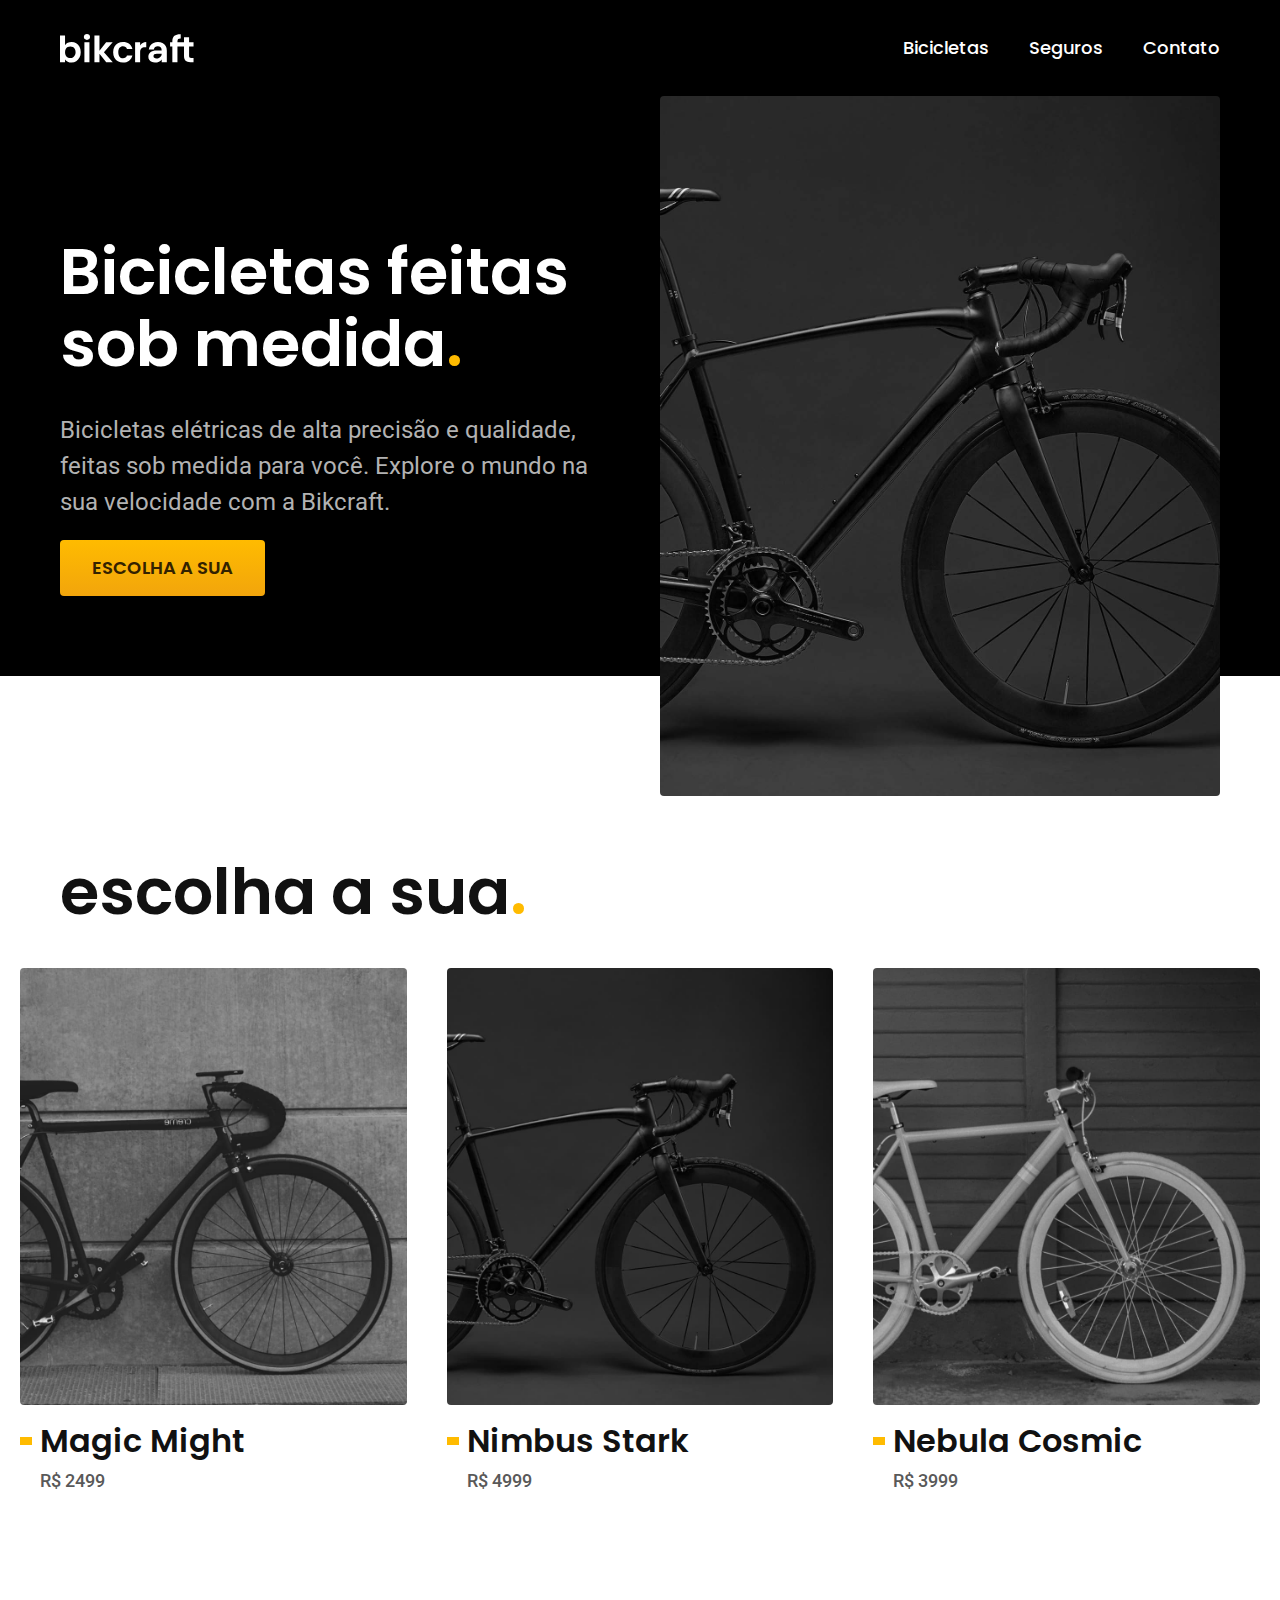
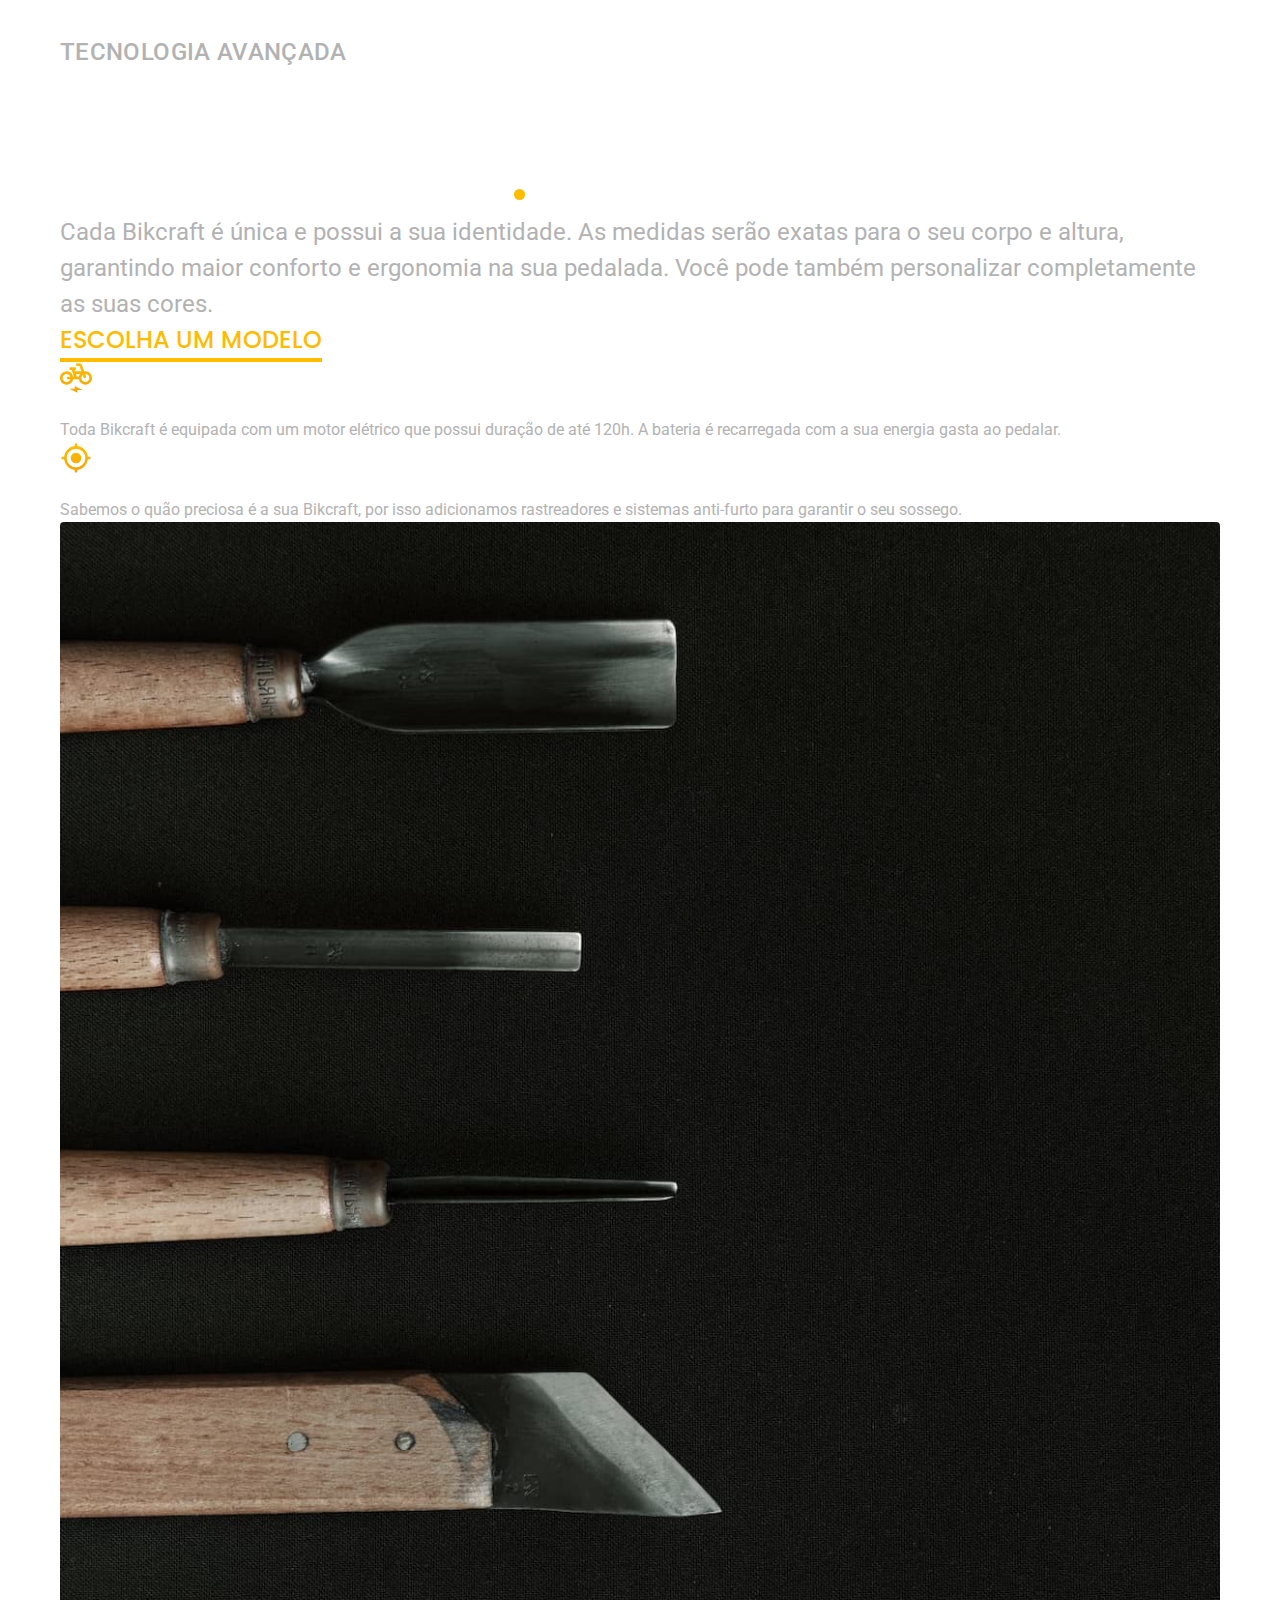
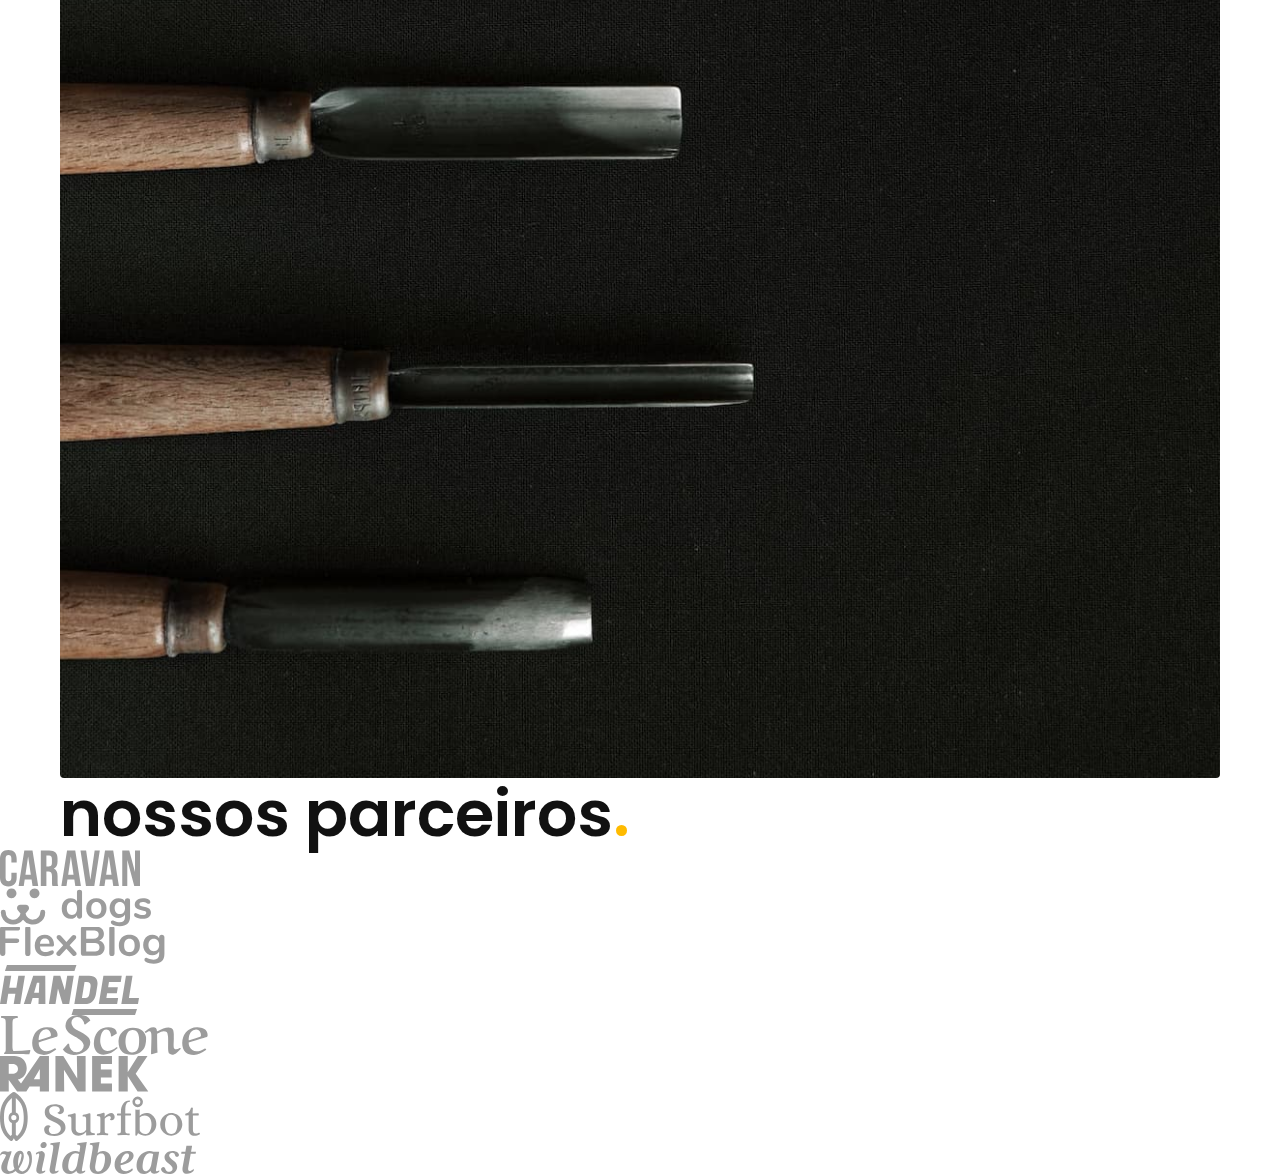
==== index.html @ bc776eab "Parceiros" ====
<!DOCTYPE html>
<html lang="pt-br">
  <head>
    <meta charset="UTF-8" />
    <meta http-equiv="X-UA-Compatible" content="IE=edge" />
    <meta name="viewport" content="width=device-width, initial-scale=1.0" />
    <title>Bikcraft - Bicicletas Elétricas</title>
    <meta
      name="description"
      content="Bicicletas elétricas de alta precisão e qualidade, feitas sob medida para você. Explore o mundo na sua velocidade com a Bikcraft."
    />

    <style>
      @import url('https://fonts.googleapis.com/css2?family=Fira+Sans:wght@300;400;500&family=Poppins:wght@400;600&family=Roboto:wght@400;500&display=swap');
    </style>
    <link rel="stylesheet" href="./css/style.css" />
  </head>
  <body>
    <header class="header-bg">
      <div class="header container">
        <a href="./"> <img src="./img/bikcraft.svg" alt="Bikcraft" /></a>

        <nav>
          <ul class="header-menu font-1-m cor-0">
            <li><a href="./bicicletas.html">Bicicletas</a></li>
            <li><a href="./seguros.html">Seguros</a></li>
            <li><a href="./contato.html">Contato</a></li>
          </ul>
        </nav>
      </div>
    </header>

    <main class="introducao-bg">
      <div class="introducao container">
        <div class="introducao-conteudo">
          <h1 class="font-1-xxl cor-0">
            Bicicletas feitas sob medida<span class="cor-p1">.</span>
          </h1>
          <p class="font-2-l cor-5">
            Bicicletas elétricas de alta precisão e qualidade, feitas sob medida
            para você. Explore o mundo na sua velocidade com a Bikcraft.
          </p>
          <a class="botao" href="./bicicletas.html">Escolha a sua</a>
        </div>
        <div>
          <img src="./img/fotos/introducao.jpg" alt="Bicicleta elétrica" />
        </div>
      </div>
    </main>
    <article class="bicicletas-lista">
      <h2 class="container font-1-xxl">
        escolha a sua<span class="cor-p1">.</span>
      </h2>
      <ul>
        <li>
          <a href="./bicicletas/magic.html">
            <img src="./img/bicicletas/magic-home.jpg" alt="Bicicleta Preta" />
            <h3 class="font-1-xl">Magic Might</h3>
            <span class="font-2-m cor-8">R$ 2499</span>
          </a>
        </li>
        <li>
          <a href="./bicicletas/nimbus.html">
            <img src="./img/bicicletas/nimbus-home.jpg" alt="Bicicleta Preta" />
            <h3 class="font-1-xl">Nimbus Stark</h3>
            <span class="font-2-m cor-8">R$ 4999</span>
          </a>
        </li>
        <li>
          <a href="./bicicletas/nebula.html">
            <img
              src="./img/bicicletas/nebula-home.jpg"
              nalt="Bicicleta Branca"
            />
            <h3 class="font-1-xl">Nebula Cosmic</h3>
            <span class="font-2-m cor-8">R$ 3999</span>
          </a>
        </li>
      </ul>
    </article>
    <article class="tecnologia-bg">
      <div class="tecnologia container">
        <div class="tecnologia-conteudo">
          <span class="font-2-l-b cor-5">Tecnologia avançada</span>
          <h2 class="font-1-xxl cor-0">
            você escolhe as suas cores e componentes<span class="cor-p1"
              >.</span
            >
          </h2>
          <p class="font-2-l cor-5">
            Cada Bikcraft é única e possui a sua identidade. As medidas serão
            exatas para o seu corpo e altura, garantindo maior conforto e
            ergonomia na sua pedalada. Você pode também personalizar
            completamente as suas cores.
          </p>
          <a class="link" href="./bicicletas.html">Escolha um Modelo</a>
          <div class="tecnologia-vantagens">
            <div>
              <img src="./img/icones/eletrica.svg" alt="" />
              <h3 class="font-1-m cor-0">Motor Elétrico</h3>
              <p class="font-2-s cor-5">
                Toda Bikcraft é equipada com um motor elétrico que possui
                duração de até 120h. A bateria é recarregada com a sua energia
                gasta ao pedalar.
              </p>
            </div>
            <div>
              <img src="./img/icones/rastreador.svg" alt="" />
              <h3 class="font-1-m cor-0">Rastreador</h3>
              <p class="font-2-s cor-5">
                Sabemos o quão preciosa é a sua Bikcraft, por isso adicionamos
                rastreadores e sistemas anti-furto para garantir o seu sossego.
              </p>
            </div>
          </div>
        </div>
        <div class="tecnologia-imagem">
          <img src="./img/fotos/tecnologia.jpg" alt="" />
        </div>
      </div>
    </article>
    <section class="parceiros">
      <h2 class="container font-1-xxl">
        nossos parceiros<span class="cor-p1">.</span>
      </h2>
      <ul>
        <li><img src="./img/parceiros/caravan.svg" alt="" /></li>
        <li><img src="./img/parceiros/dogs.svg" alt="dogs" /></li>
        <li><img src="./img/parceiros/flexblog.svg" alt="flexblog" /></li>
        <li><img src="./img/parceiros/handel.svg" alt="" /></li>
        <li><img src="./img/parceiros/lescone.svg" alt="lescone" /></li>
        <li><img src="./img/parceiros/ranek.svg" alt="ranek" /></li>
        <li><img src="./img/parceiros/surfbot.svg" alt="surfbot" /></li>
        <li><img src="./img/parceiros/wildbeast.svg" alt="wildbeast" /></li>
      </ul>
    </section>
  </body>
</html>
---- css/style.css ----
@import './global/global.css';
@import './utilidades/tipografia.css';
@import './utilidades/cores.css';

@import './global/header.css';

/* Utilidades */
@import './utilidades/componentes.css';

/**** Home ****/
@import './home/introducao.css';
@import './home/tecnologia.css';
@import './home/parceiros.css';

/*** Lista Bicicletas ***/
@import './bicicletas/bicicletas-lista.css';
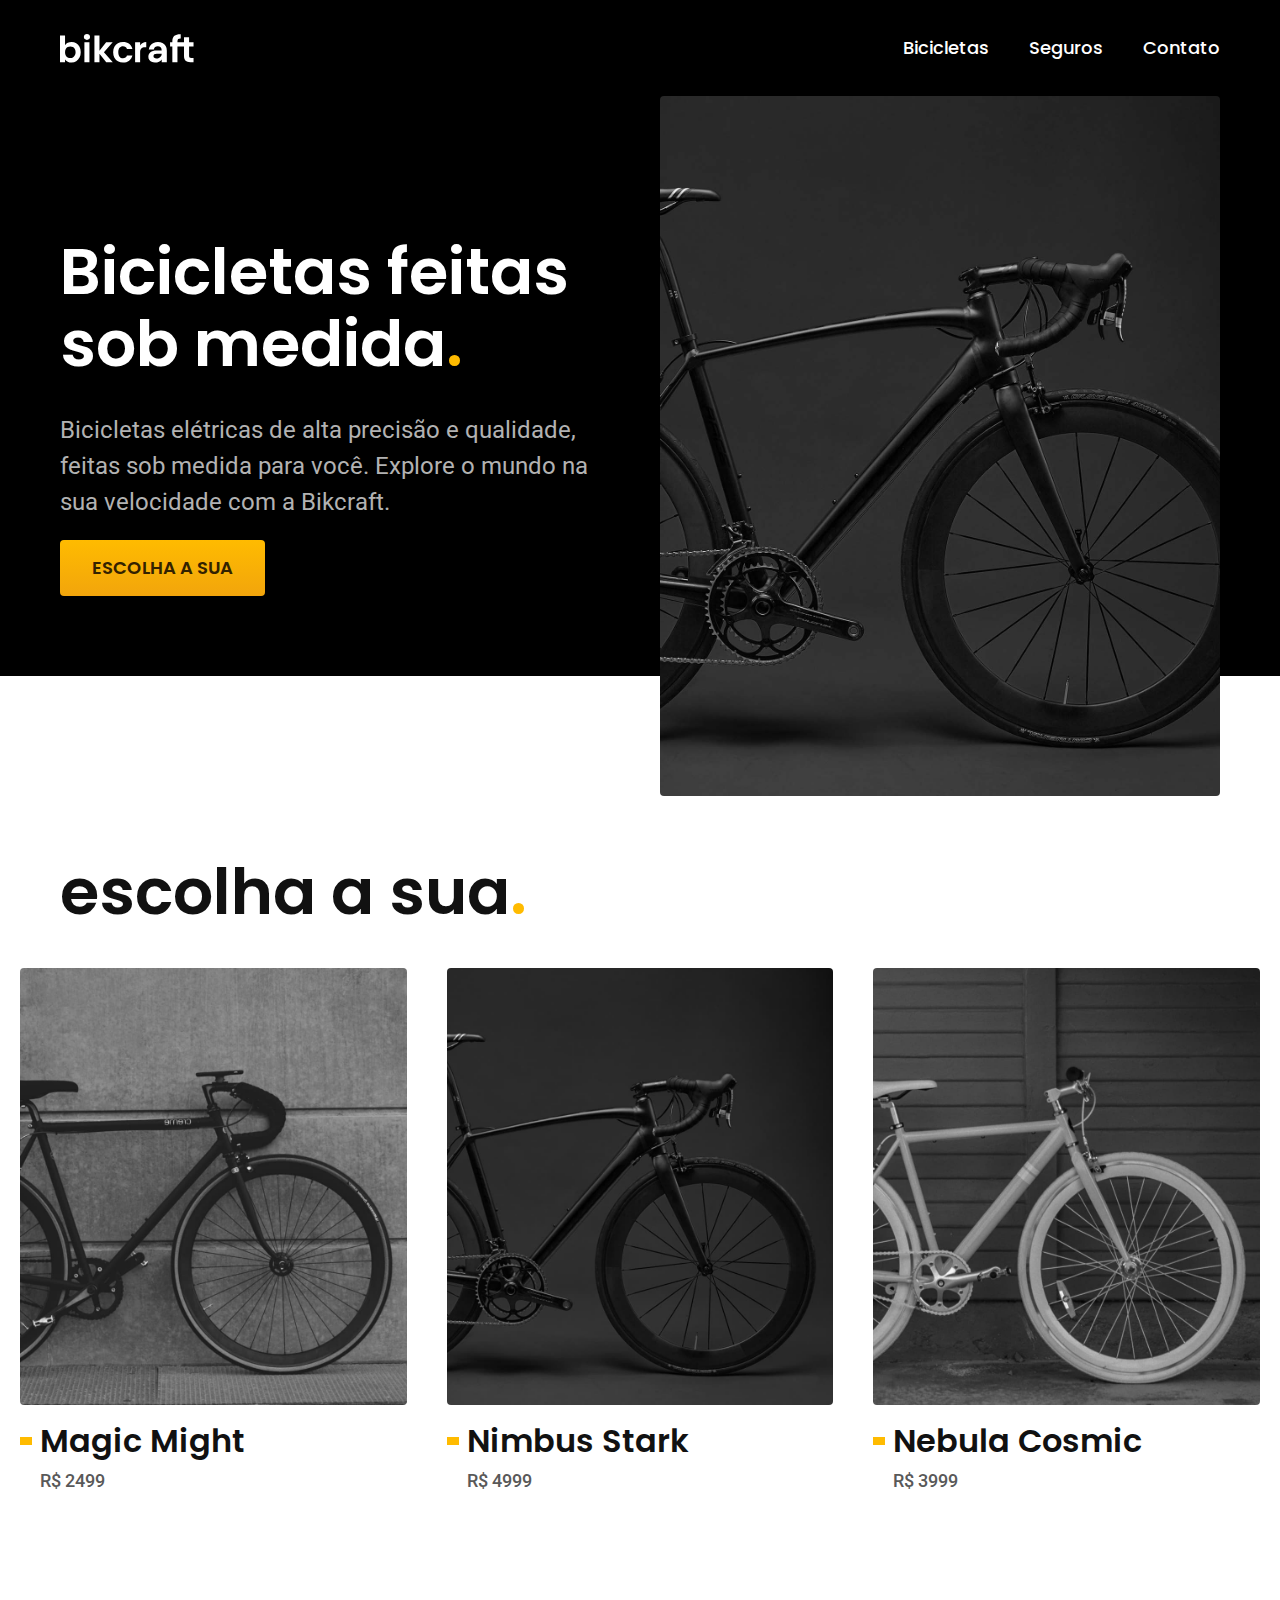
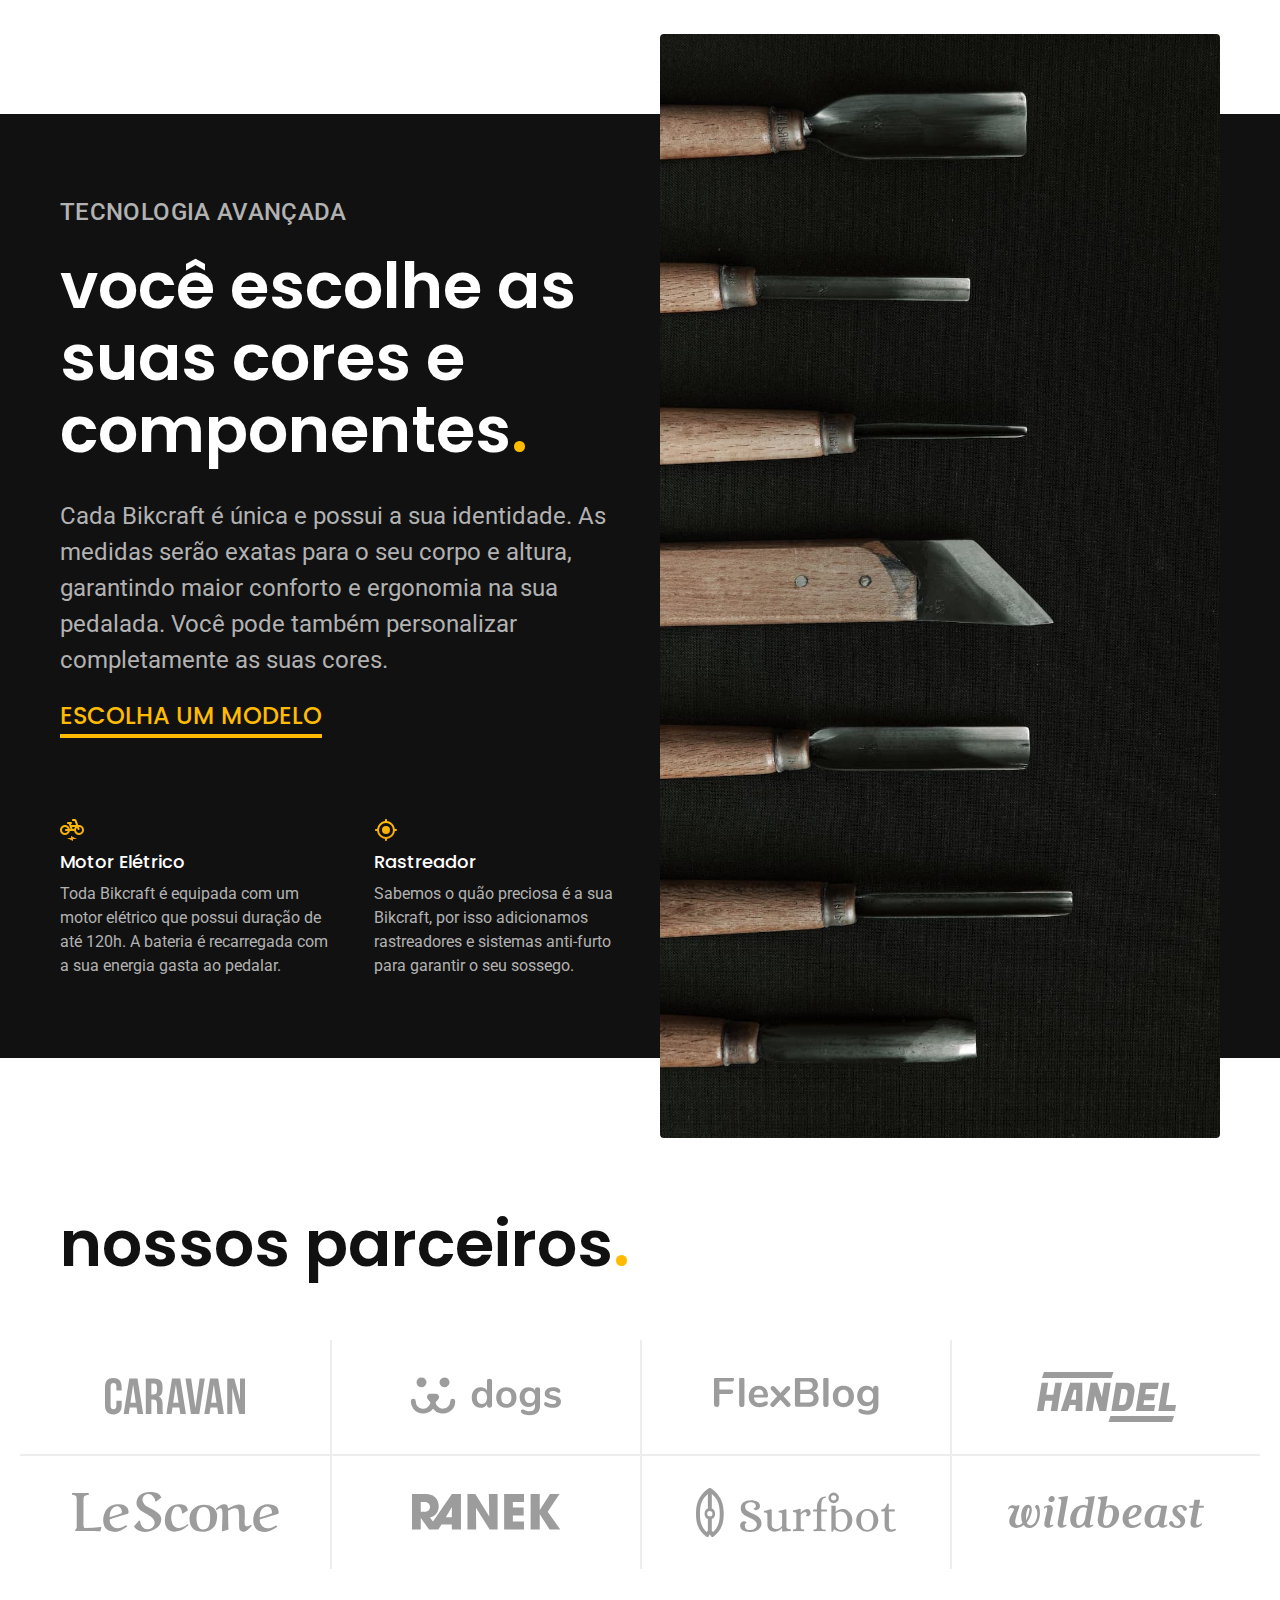
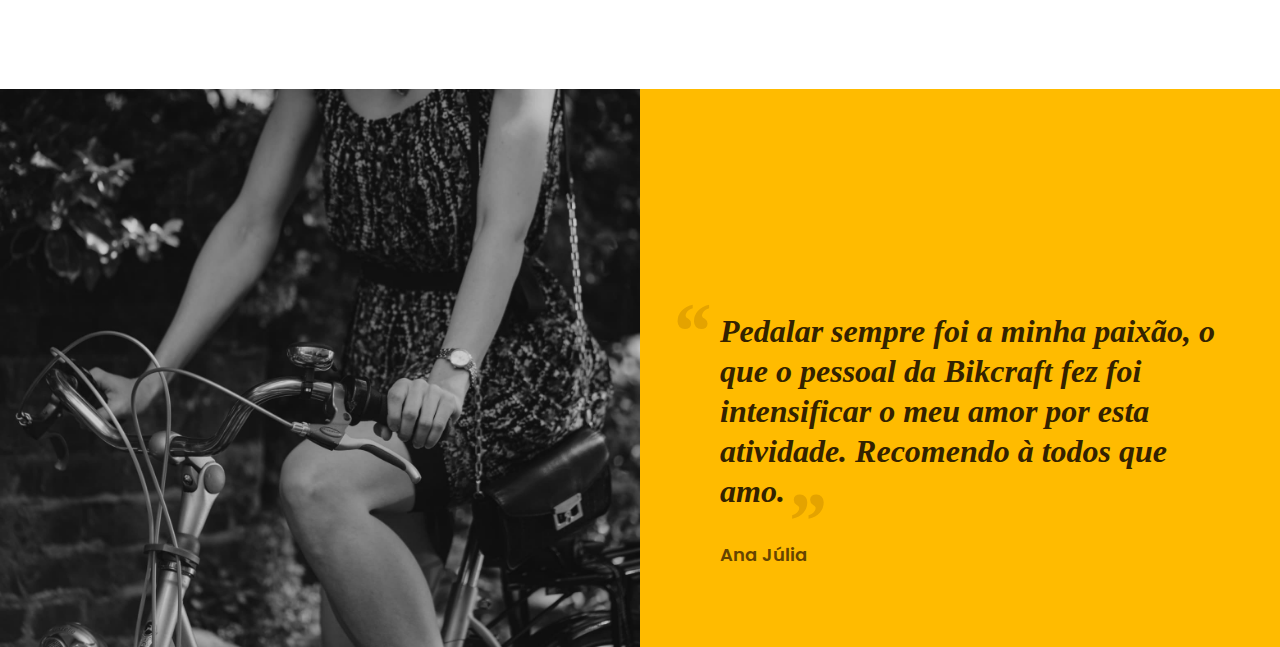
==== commit 6781d205: "depoimentos" ====
--- a/index.html
+++ b/index.html
@@ -134,5 +134,20 @@
         <li><img src="./img/parceiros/wildbeast.svg" alt="wildbeast" /></li>
       </ul>
     </section>
+    <section class="depoimento">
+      <div>
+        <img src="img/fotos/depoimento.jpg" alt="Pessoa pedalando" />
+      </div>
+      <div class="depoimento-conteudo">
+        <blockquote class="font-1-xl cor-p5">
+          <p>
+            Pedalar sempre foi a minha paixão, o que o pessoal da Bikcraft fez
+            foi intensificar o meu amor por esta atividade. Recomendo à todos
+            que amo.
+          </p>
+        </blockquote>
+        <span class="font-1-m-b cor-p4">Ana Júlia</span>
+      </div>
+    </section>
   </body>
 </html>
--- a/css/style.css
+++ b/css/style.css
@@ -11,6 +11,7 @@
 @import './home/introducao.css';
 @import './home/tecnologia.css';
 @import './home/parceiros.css';
+@import './home/depoimento.css';
 
 /*** Lista Bicicletas ***/
 @import './bicicletas/bicicletas-lista.css';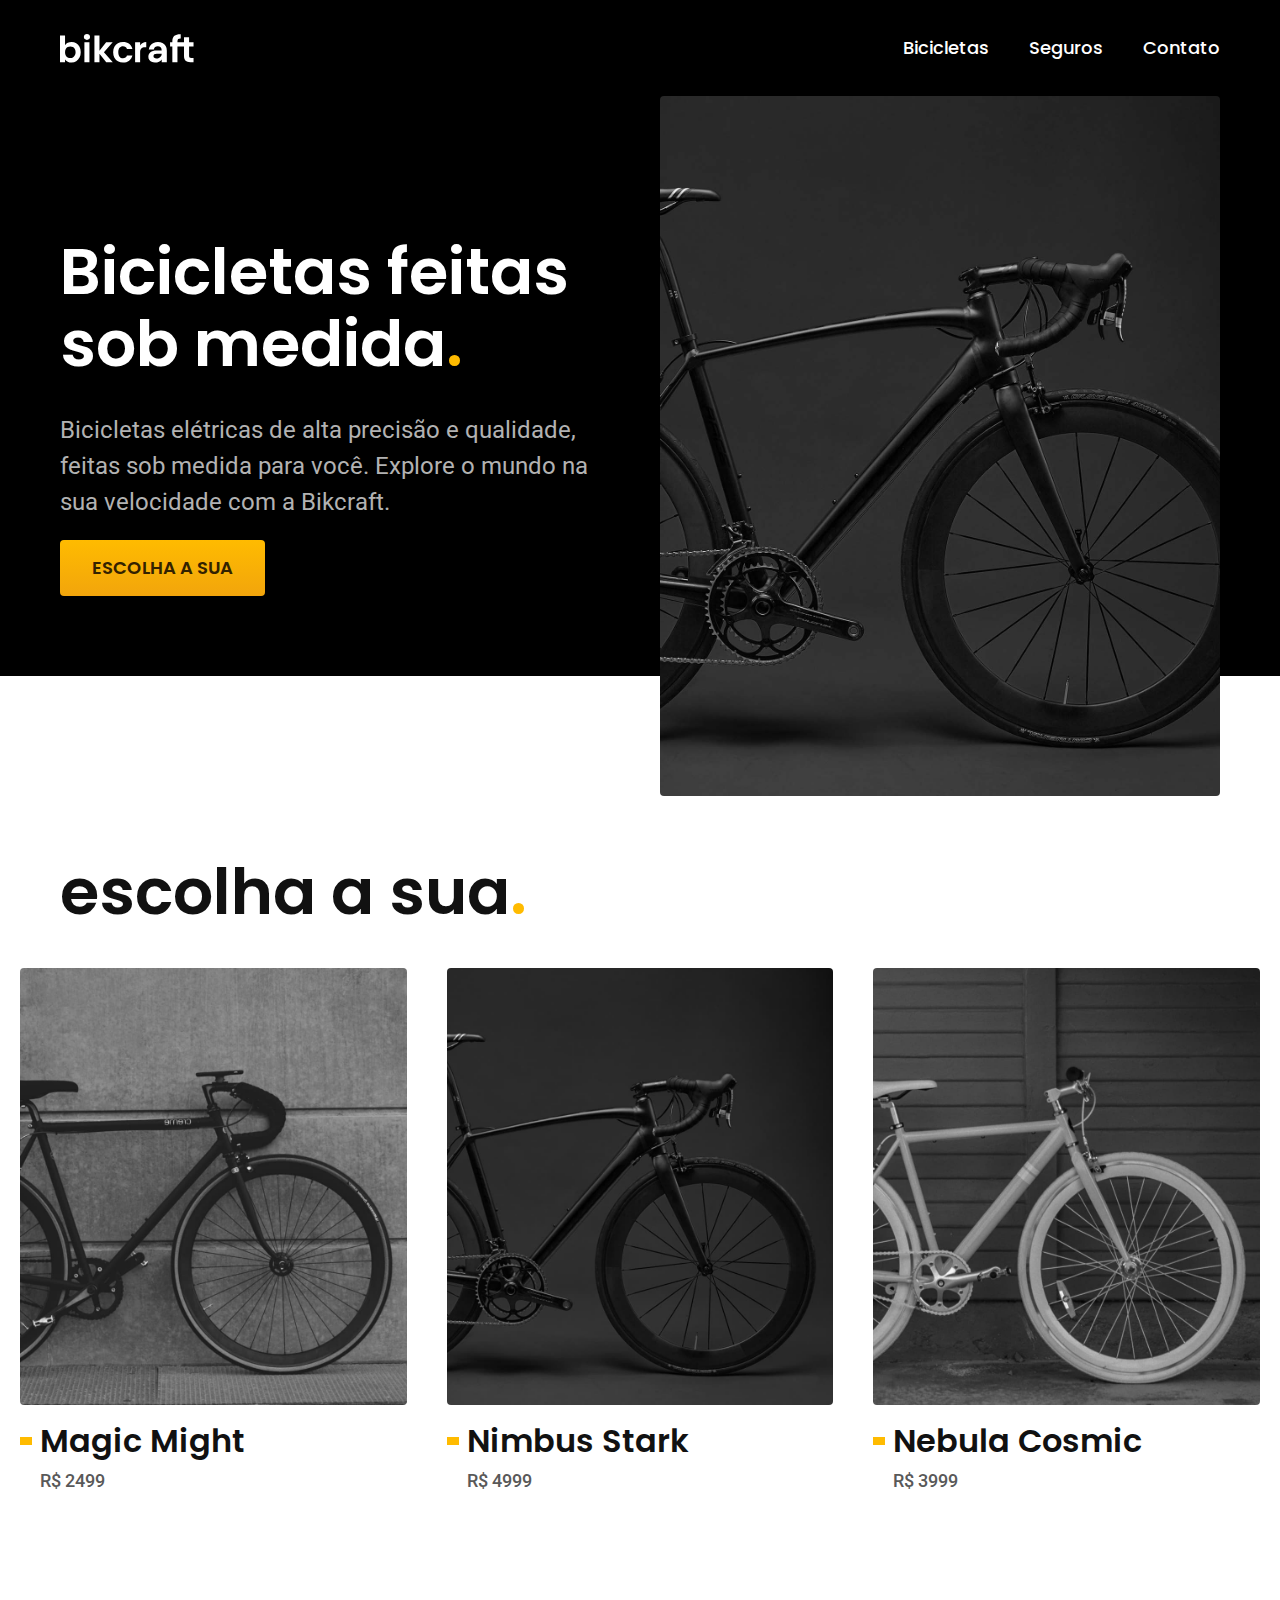
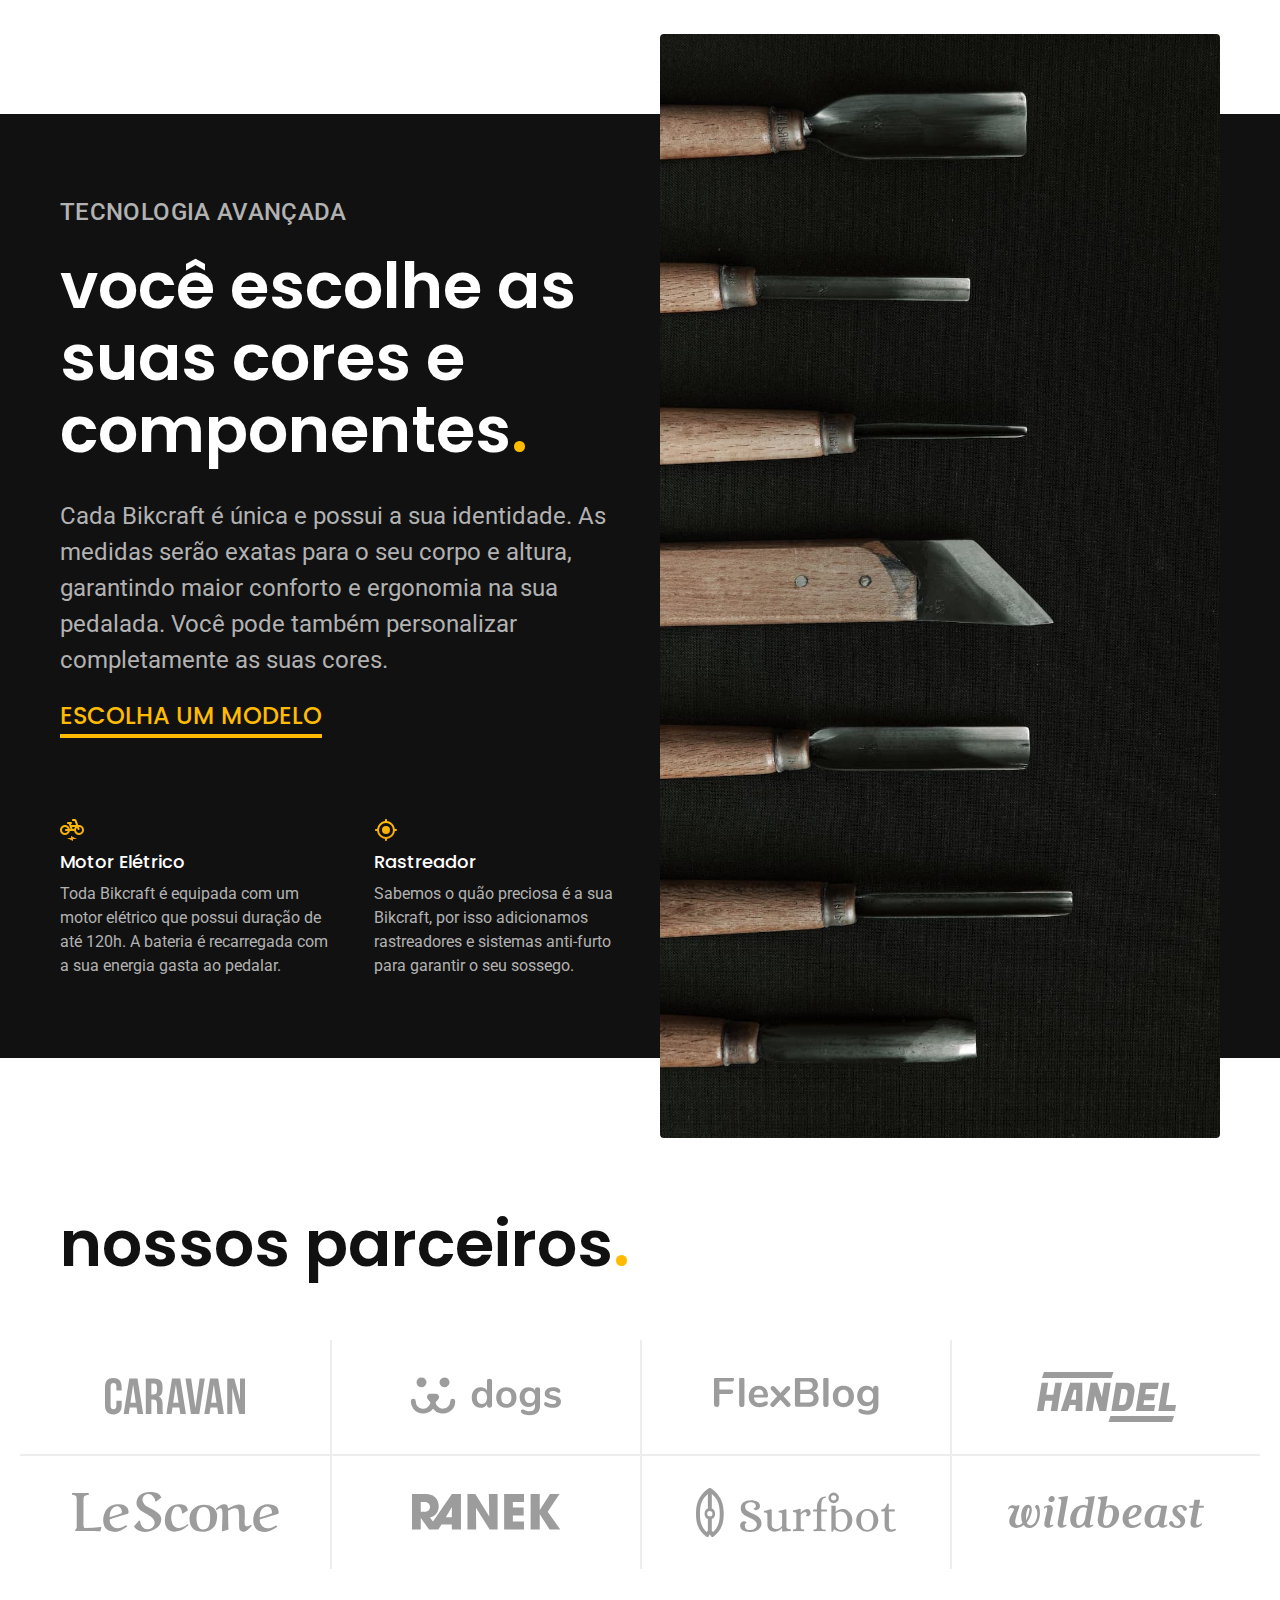
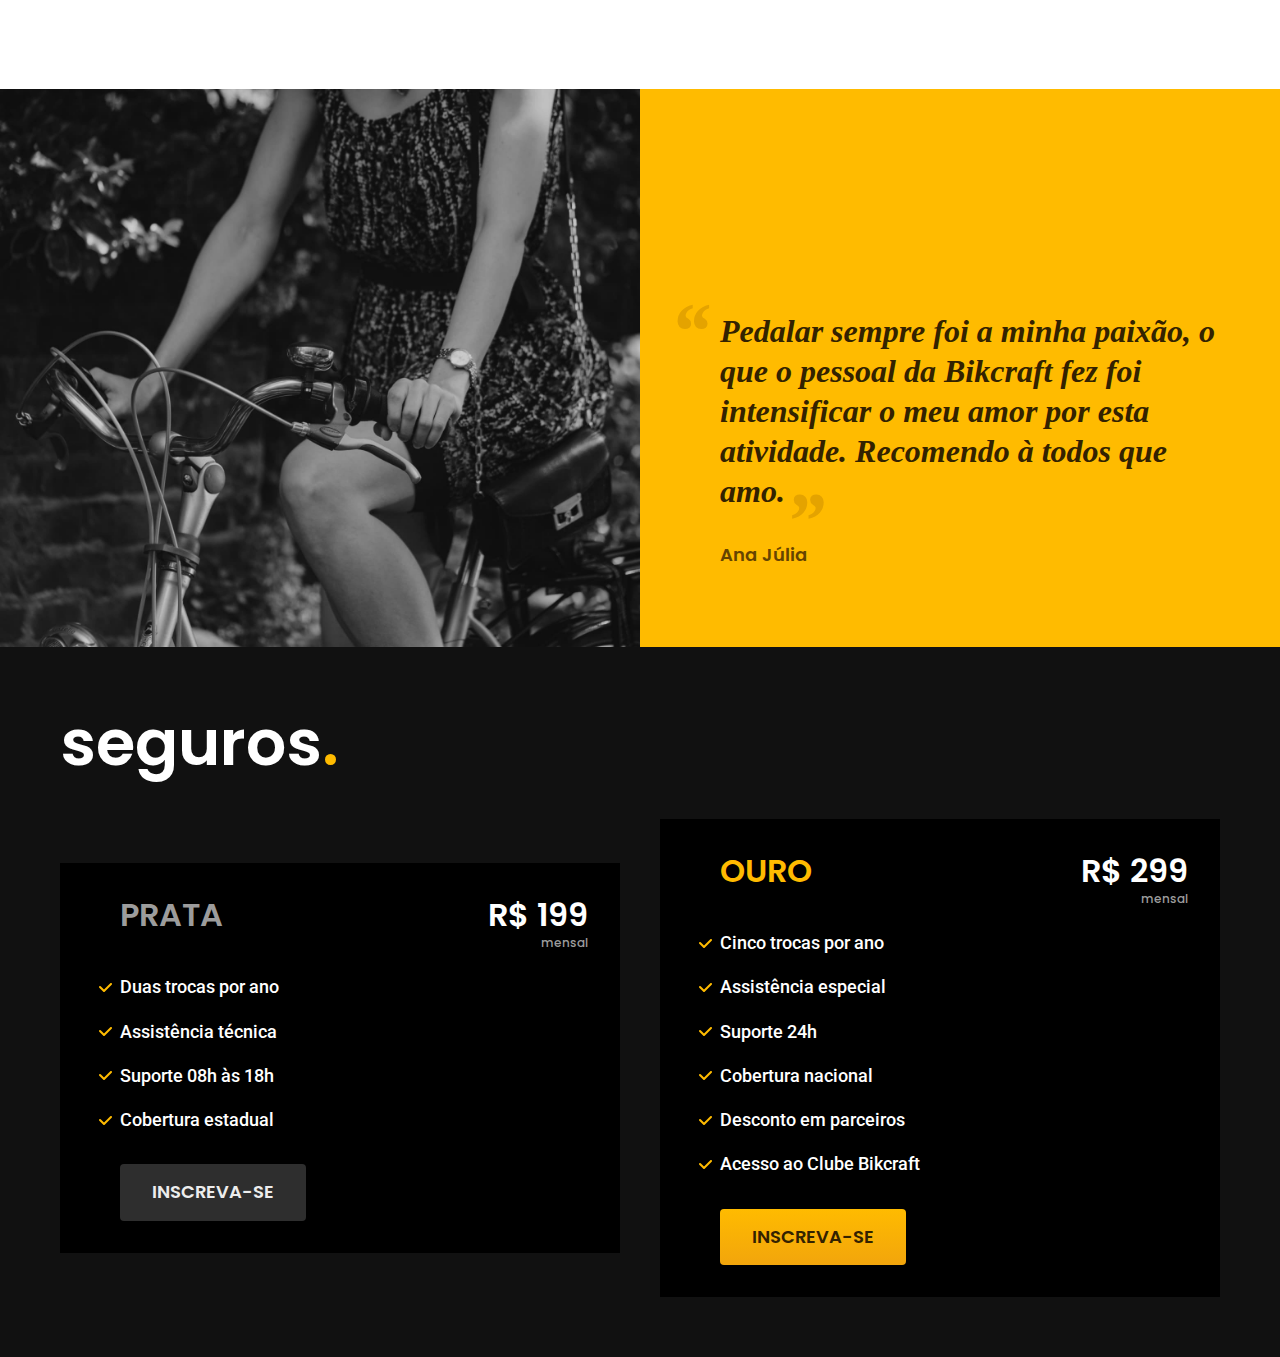
==== commit c9802070: "Seguros" ====
--- a/index.html
+++ b/index.html
@@ -149,5 +149,39 @@
         <span class="font-1-m-b cor-p4">Ana Júlia</span>
       </div>
     </section>
+    <article class="seguros-bg">
+      <div class="seguros container">
+        <h2 class="font-1-xxl cor-0">seguros<span class="cor-p1">.</span></h2>
+        <div class="seguros-item">
+          <h3 class="font-1-xl cor-6">PRATA</h3>
+          <span class="font-1-xl cor-0"
+            >R$ 199<span class="font-1-xs cor-6">mensal</span></span
+          >
+          <ul class="font-2-m cor-0">
+            <li>Duas trocas por ano</li>
+            <li>Assistência técnica</li>
+            <li>Suporte 08h às 18h</li>
+            <li>Cobertura estadual</li>
+          </ul>
+          <a class="botao secundario" href="./orcamento.html">Inscreva-se</a>
+        </div>
+
+        <div class="seguros-item">
+          <h3 class="font-1-xl cor-p1">OURO</h3>
+          <span class="font-1-xl cor-0"
+            >R$ 299<span class="font-1-xs cor-6">mensal</span></span
+          >
+          <ul class="font-2-m cor-0">
+            <li>Cinco trocas por ano</li>
+            <li>Assistência especial</li>
+            <li>Suporte 24h</li>
+            <li>Cobertura nacional</li>
+            <li>Desconto em parceiros</li>
+            <li>Acesso ao Clube Bikcraft</li>
+          </ul>
+          <a class="botao" href="./orcamento.html">Inscreva-se</a>
+        </div>
+      </div>
+    </article>
   </body>
 </html>
--- a/css/style.css
+++ b/css/style.css
@@ -14,4 +14,7 @@
 @import './home/depoimento.css';
 
 /*** Lista Bicicletas ***/
-@import './bicicletas/bicicletas-lista.css';+@import './bicicletas/bicicletas-lista.css';
+
+/* seguros */
+@import "./seguros/seguros.css";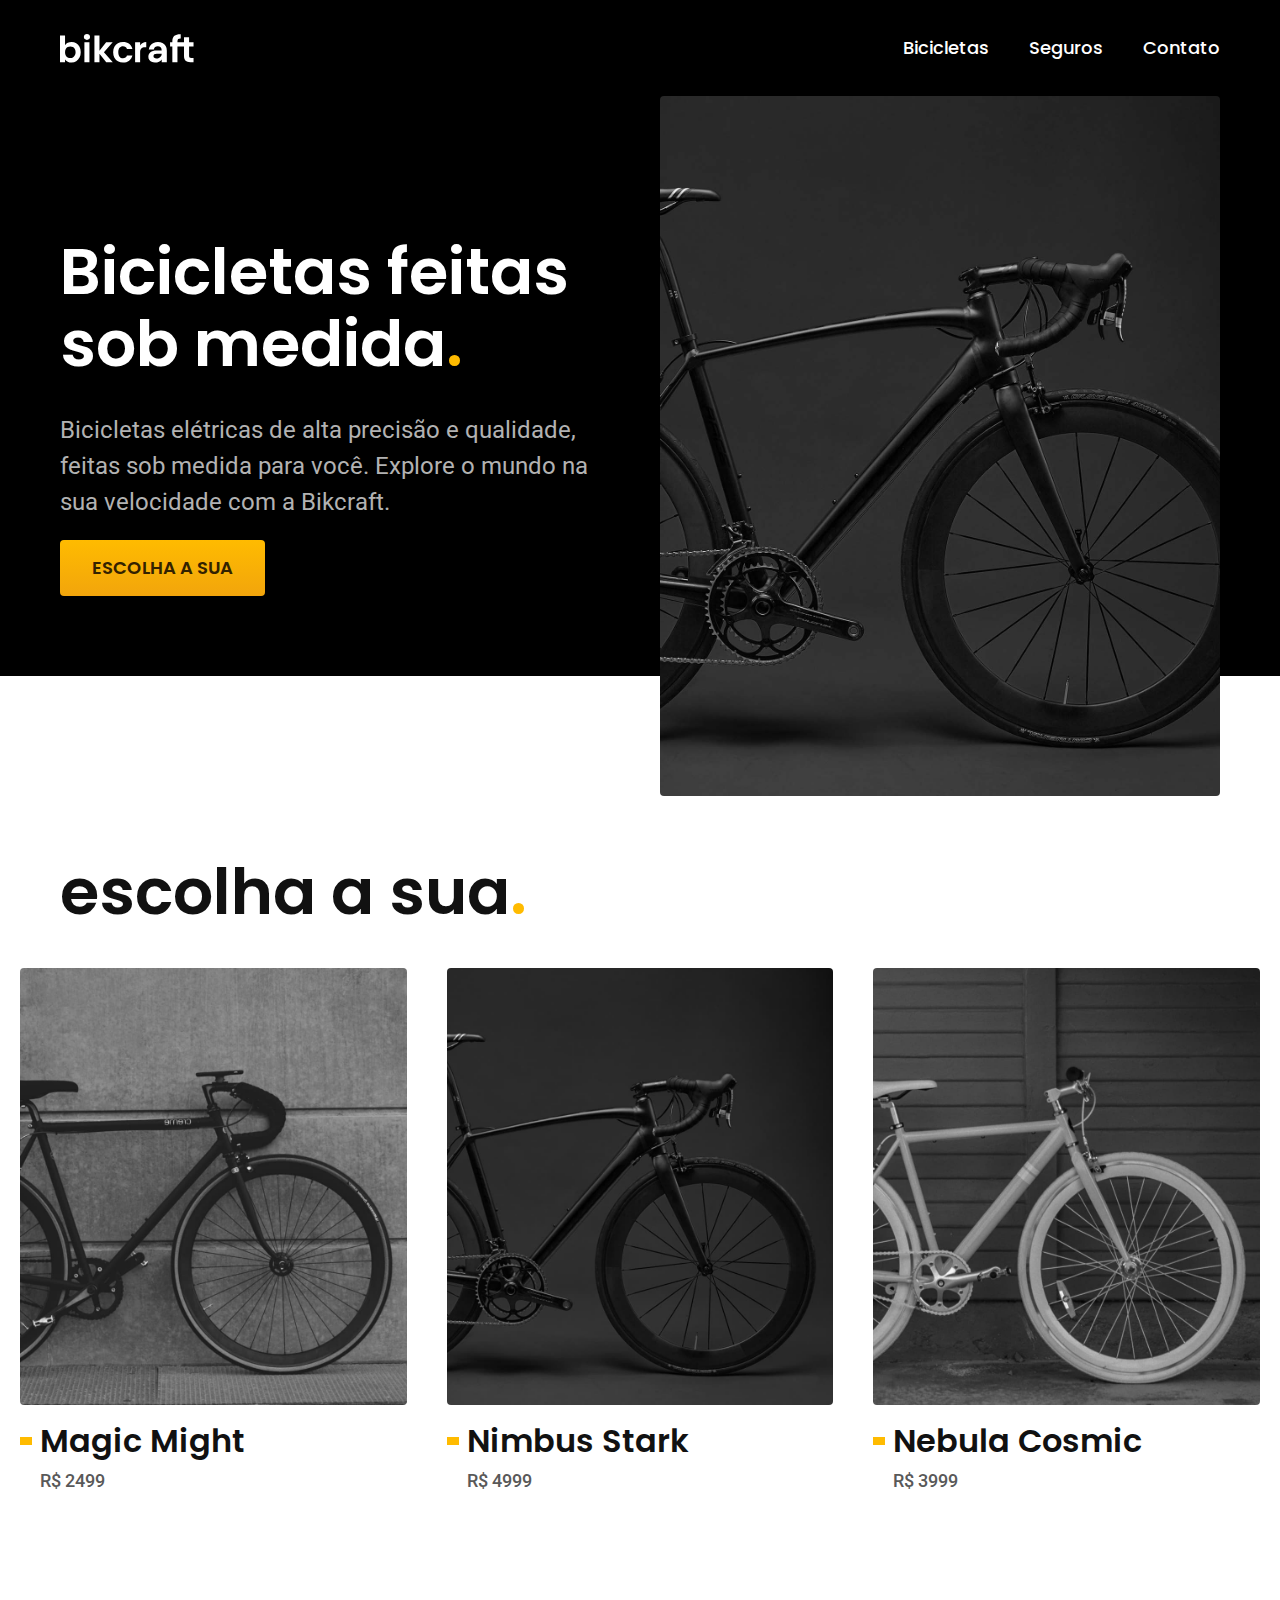
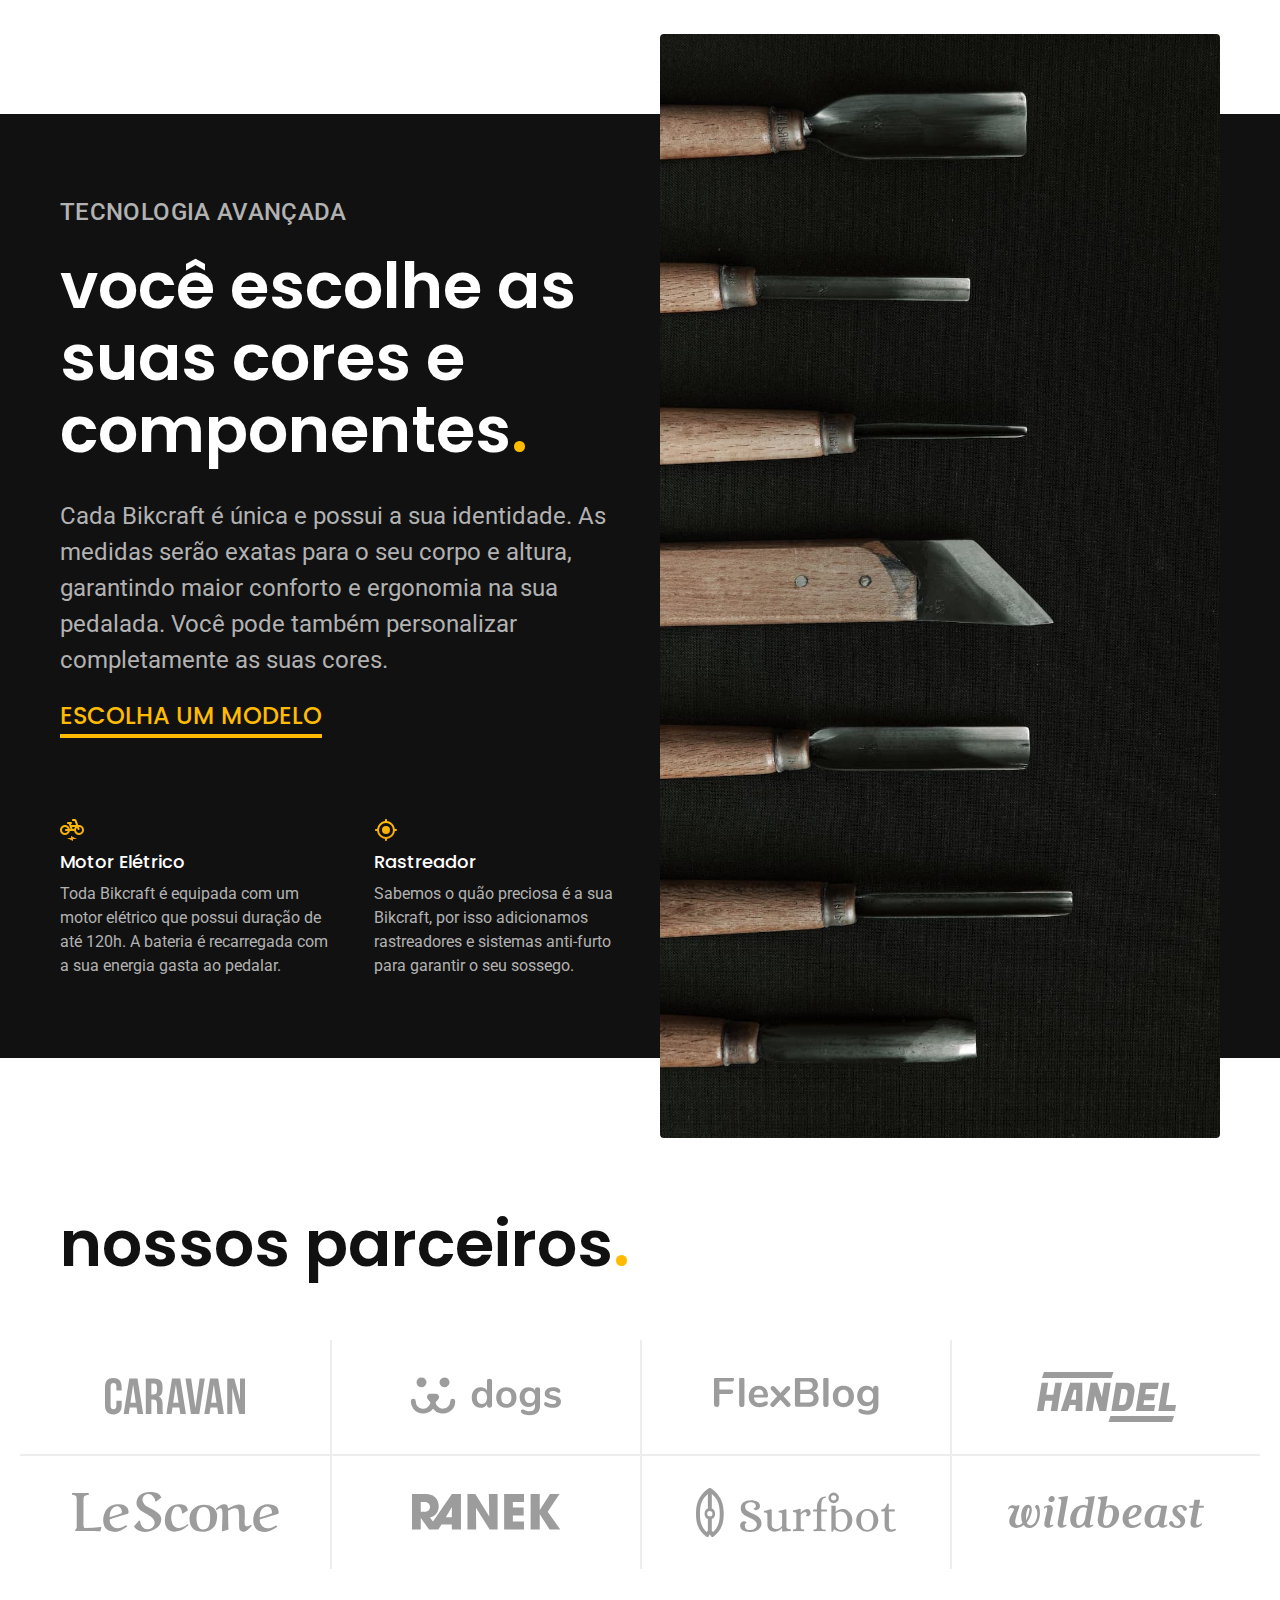
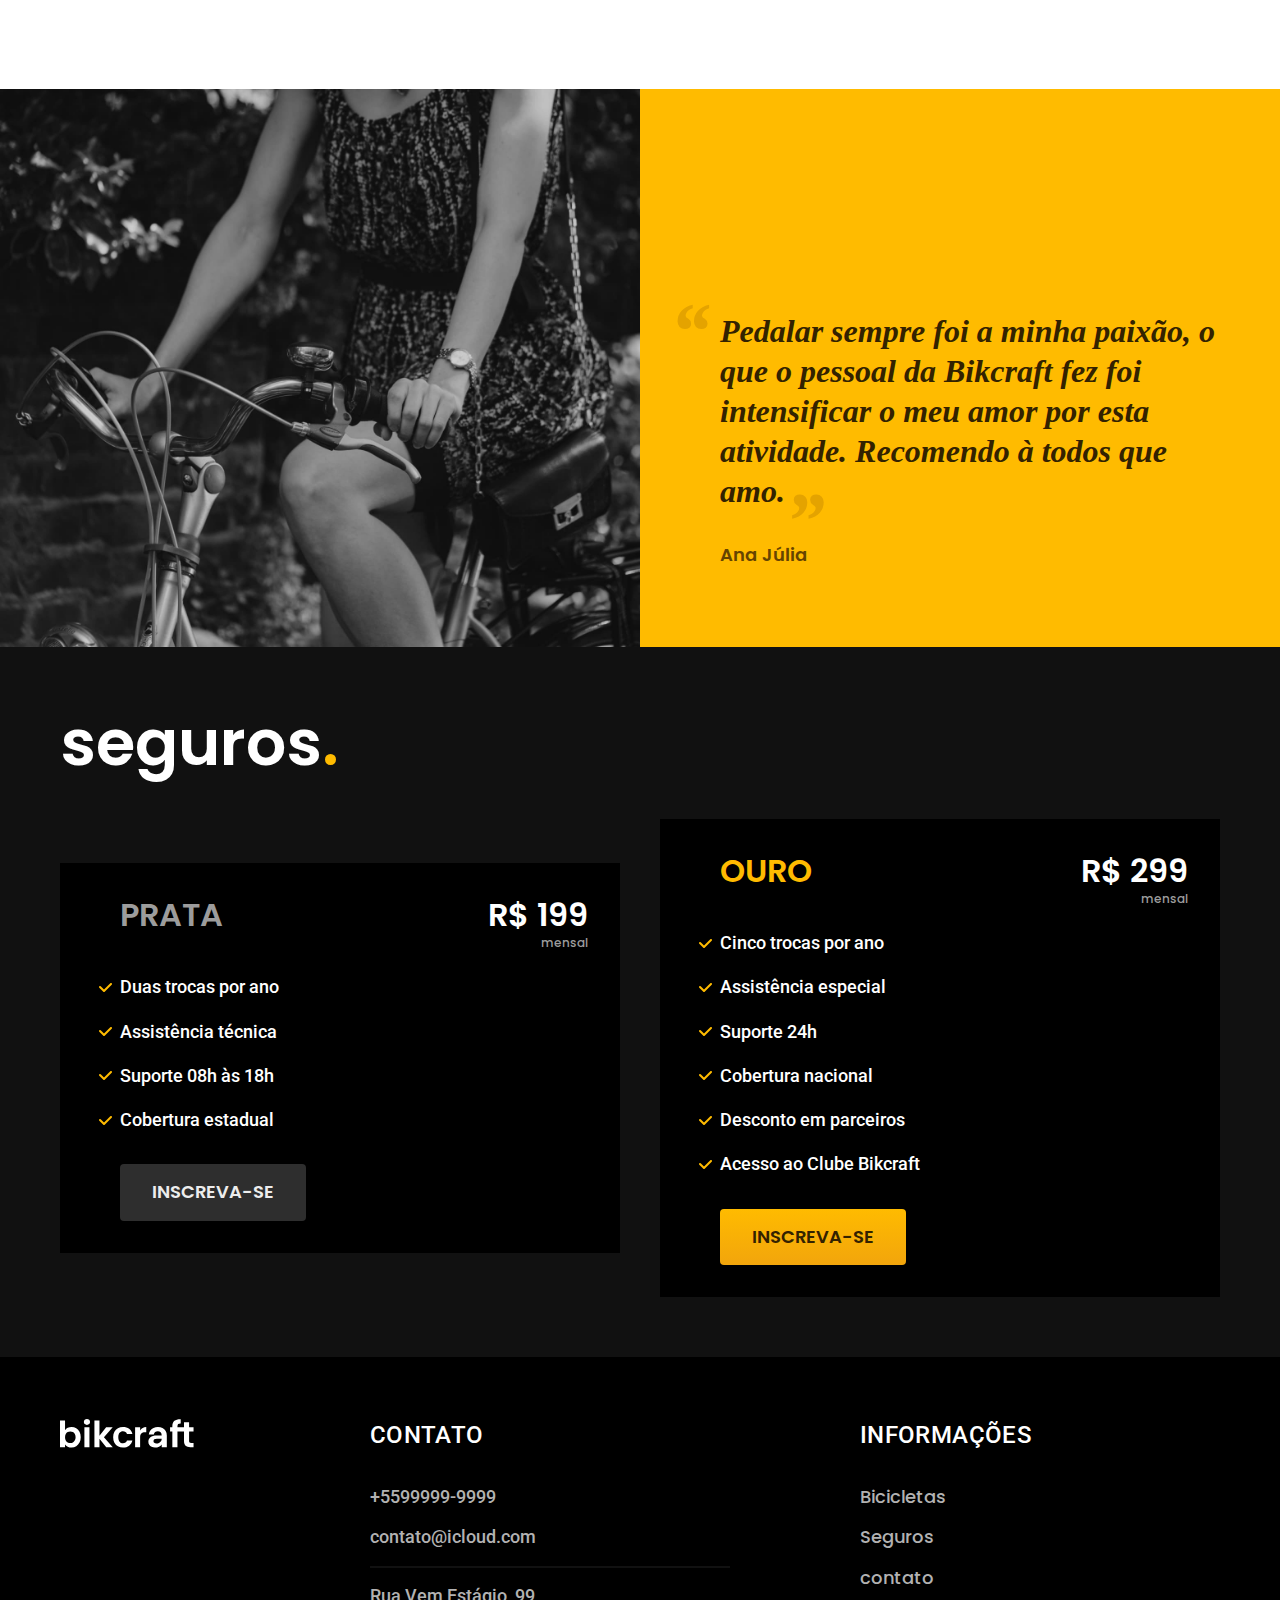
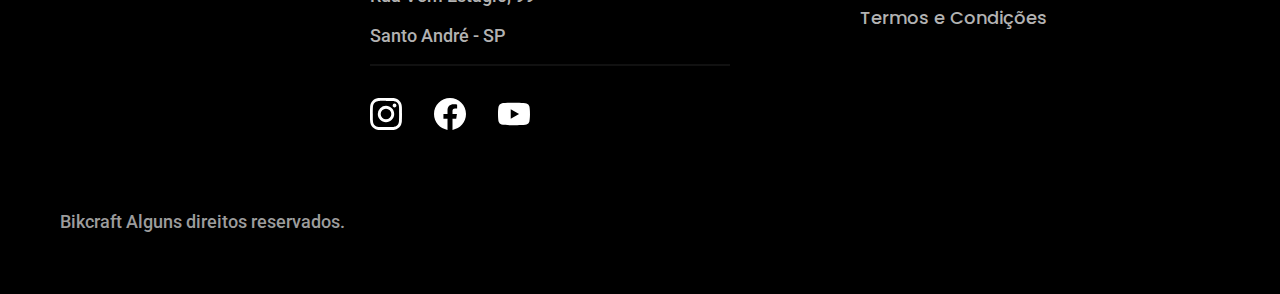
==== commit ee7c1a41: "Footer Feito/Pagina Completa" ====
--- a/index.html
+++ b/index.html
@@ -183,5 +183,45 @@
         </div>
       </div>
     </article>
+
+    <footer class="footer-bg">
+      <div class="footer container">
+        <img src="./img/bikcraft.svg" alt="logo bikcraft" />
+        <div class="footer-contato">
+          <h3 class="font-2-l-b cor-0">Contato</h3>
+          <ul class="font-2-m cor-5">
+            <li><a href="tel:+5599999-9999">+5599999-9999</a></li>
+            <li><a href="mailto:contato@icloud.com">contato@icloud.com</a></li>
+            <li>Rua Vem Estágio, 99</li>
+            <li>Santo André - SP</li>
+          </ul>
+          <div class="footer-redes">
+            <a href="./">
+              <img src="./img/redes/instagram.svg" alt="instagram" />
+            </a>
+            <a href="./">
+              <img src="./img/redes/facebook.svg" alt="facebook" />
+            </a>
+            <a href="./">
+              <img src="./img/redes/youtube.svg" alt="youtube" />
+            </a>
+          </div>
+        </div>
+        <div class="footer-informacoes">
+          <h3 class="font-2-l-b cor-0">Informações</h3>
+          <nav>
+            <ul class="font-1-m cor-5">
+              <li><a href="./bicicletas.html">Bicicletas</a></li>
+              <li><a href="./seguros.html">Seguros</a></li>
+              <li><a href="./contato.html">contato</a></li>
+              <li><a href="./termos.html">Termos e Condições</a></li>
+            </ul>
+          </nav>
+        </div>
+        <p class="footer-copy font-2-m cor-6">
+          Bikcraft Alguns direitos reservados.
+        </p>
+      </div>
+    </footer>
   </body>
 </html>
--- a/css/style.css
+++ b/css/style.css
@@ -3,6 +3,7 @@
 @import './utilidades/cores.css';
 
 @import './global/header.css';
+@import './global/footer.css';
 
 /* Utilidades */
 @import './utilidades/componentes.css';
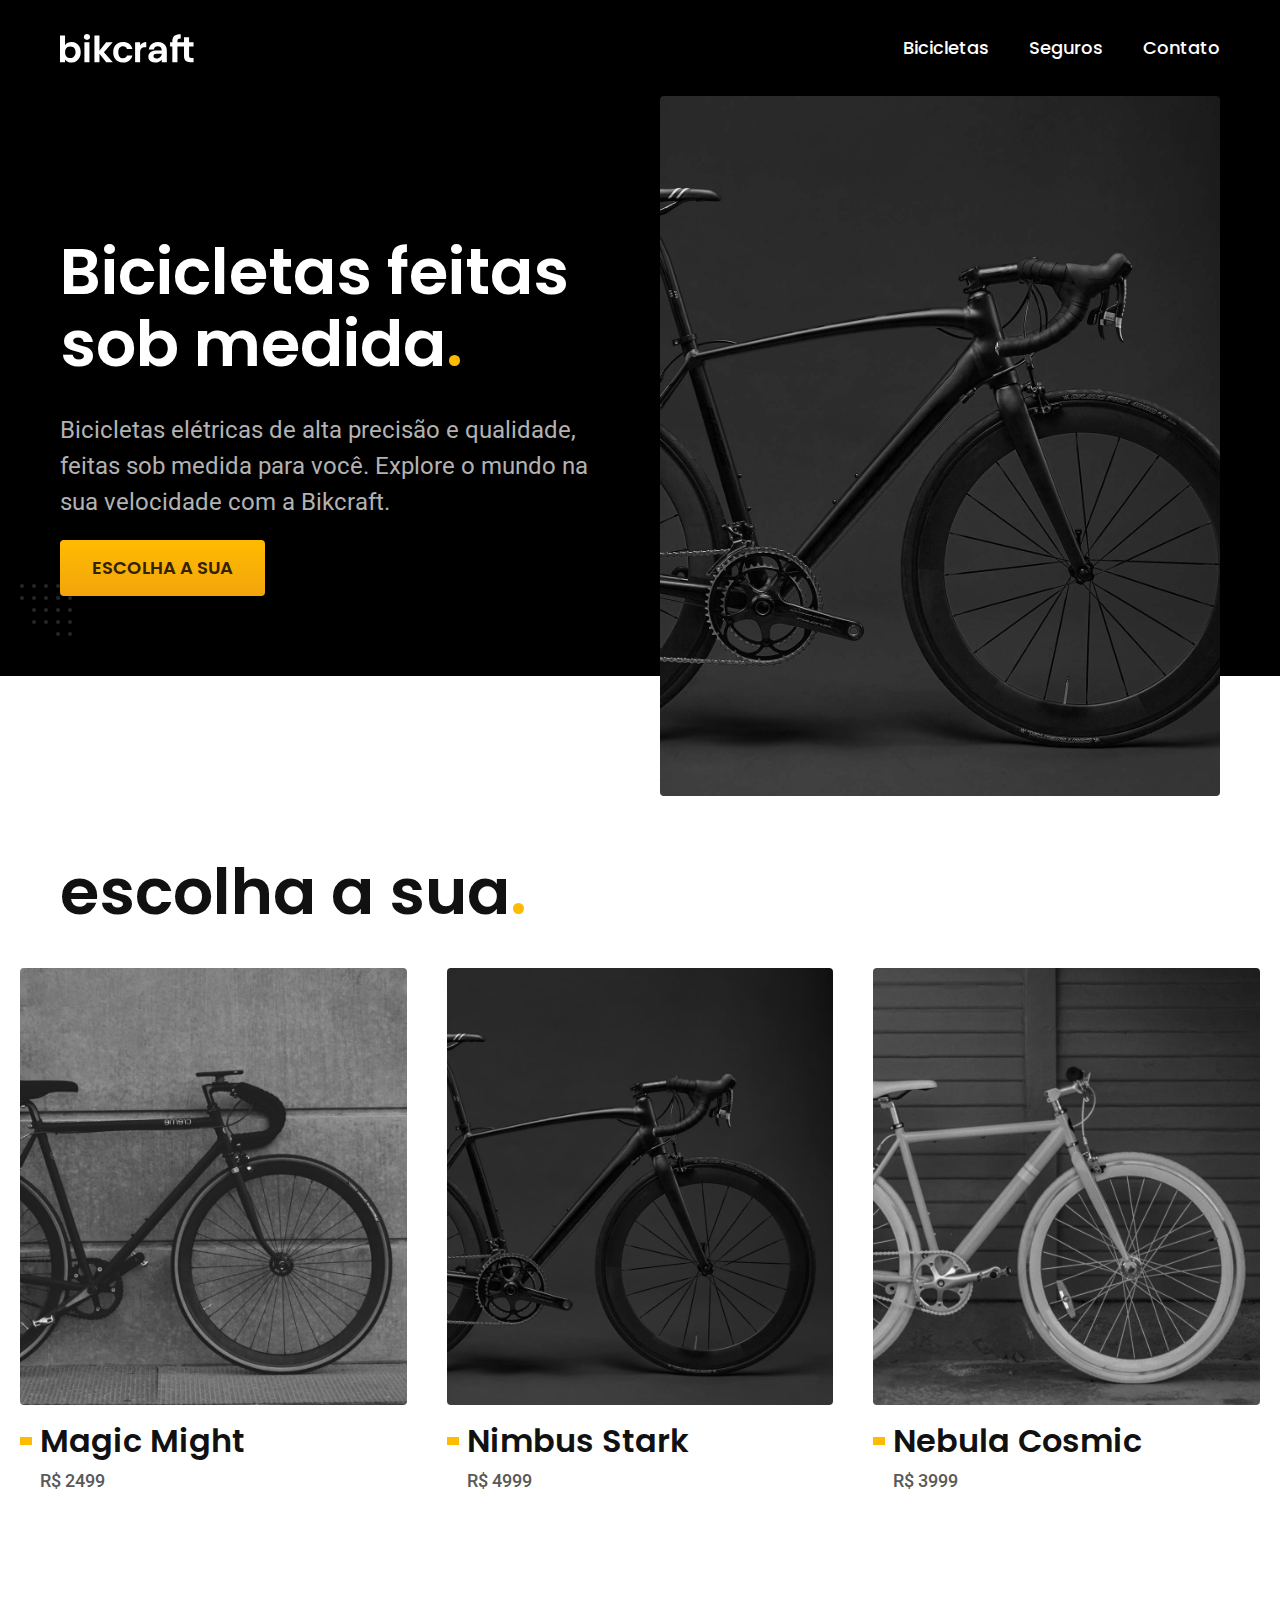
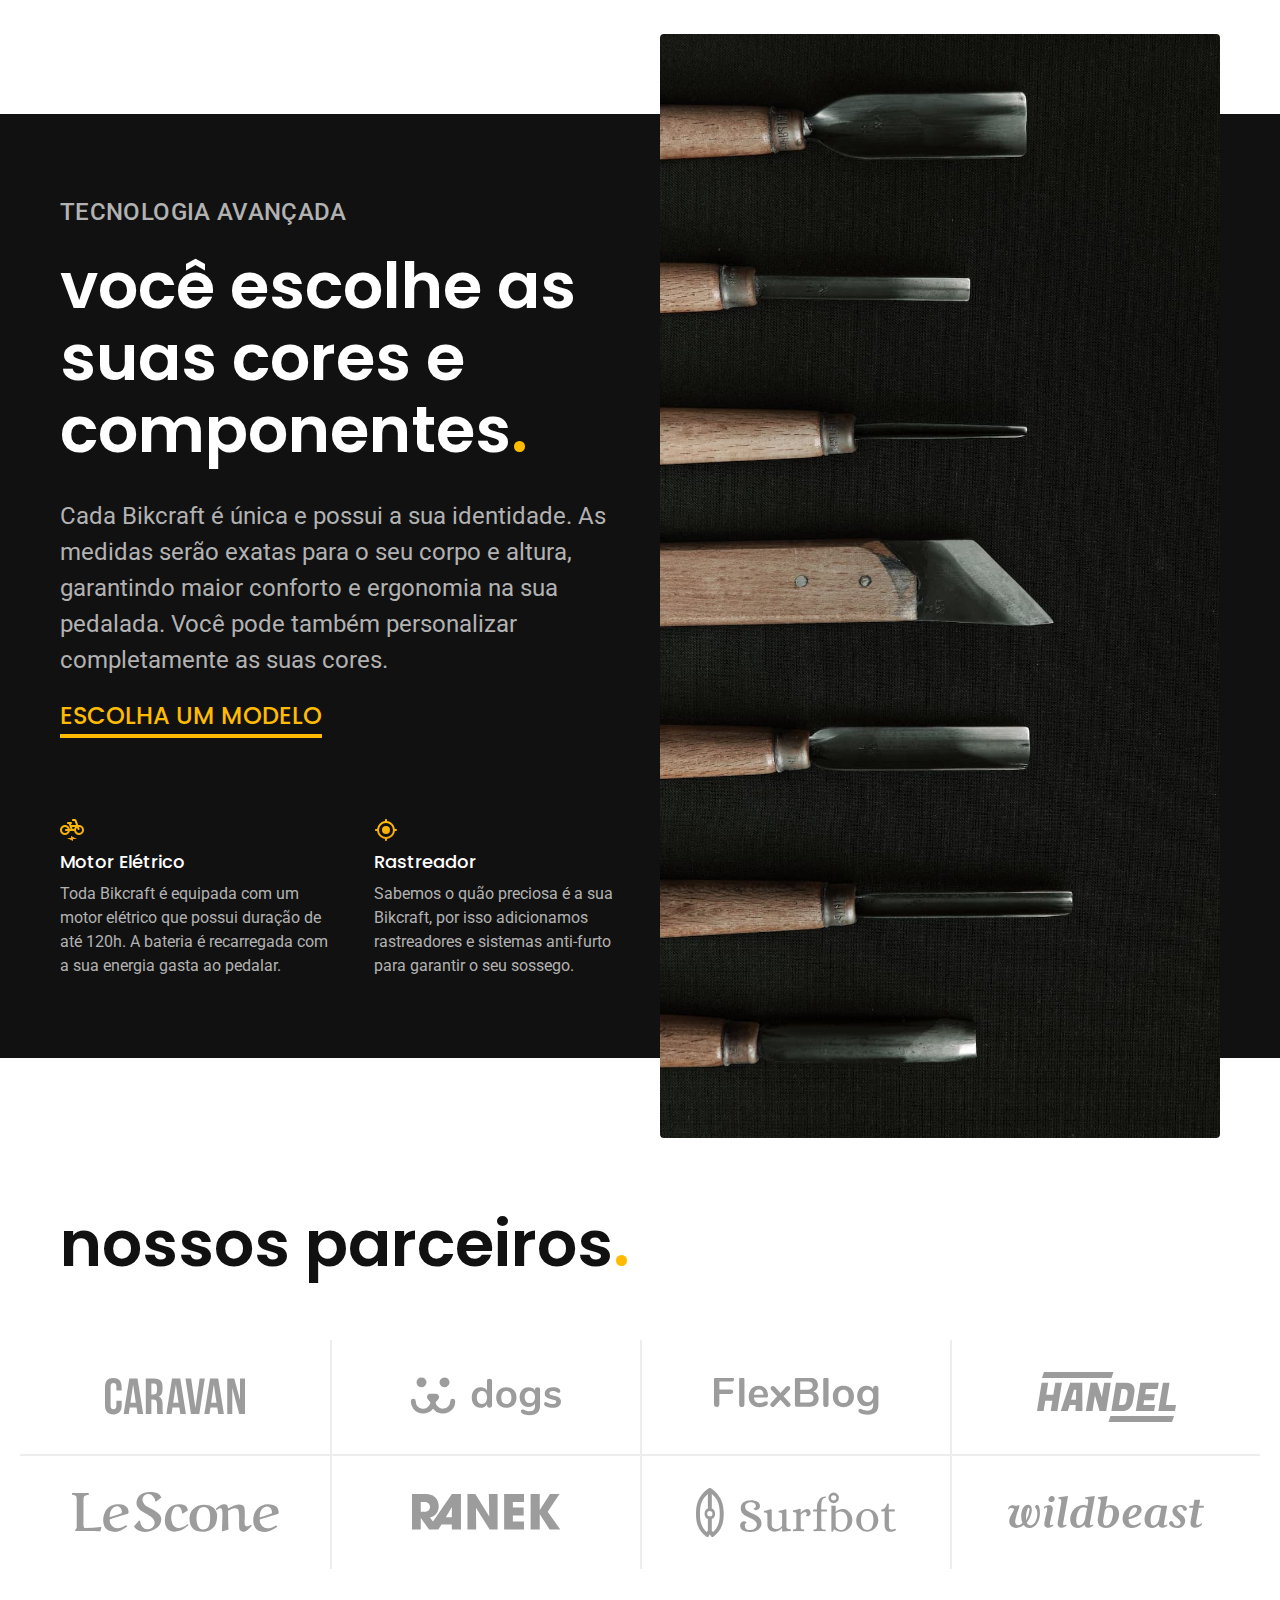
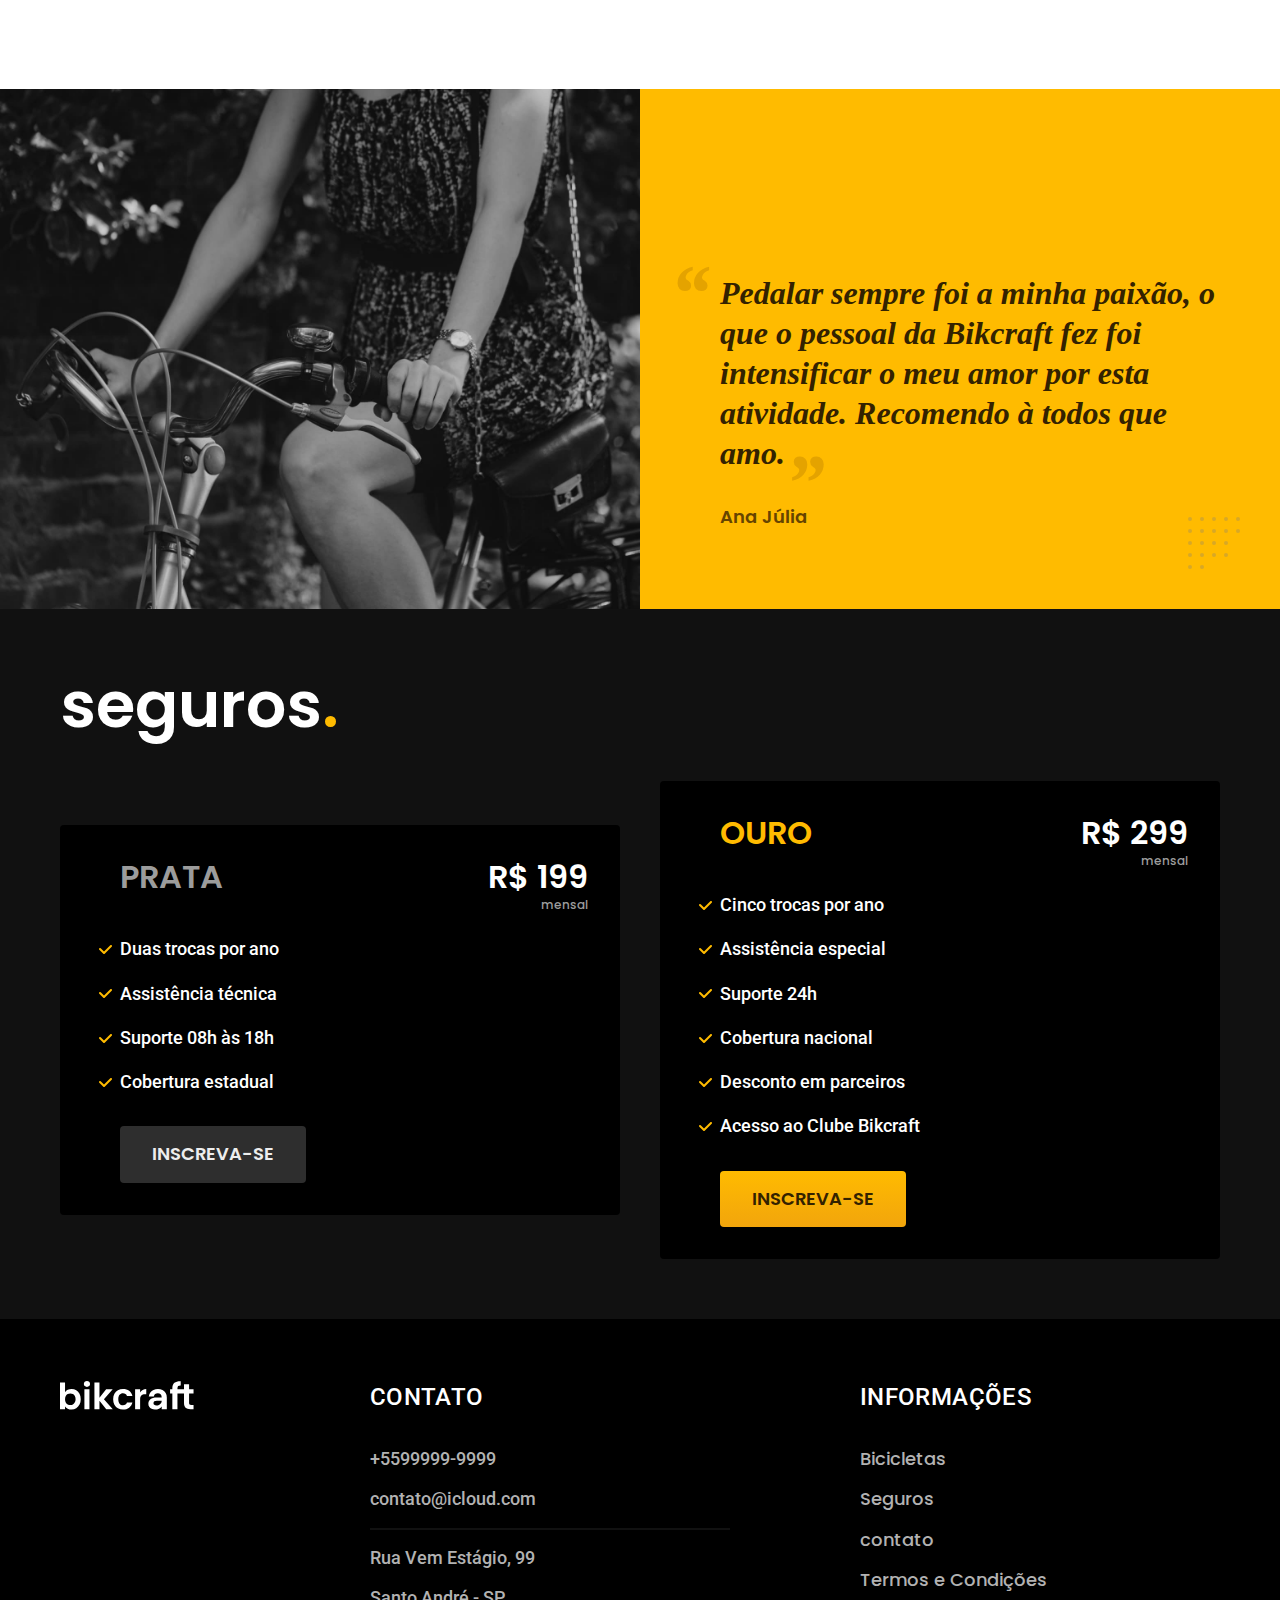
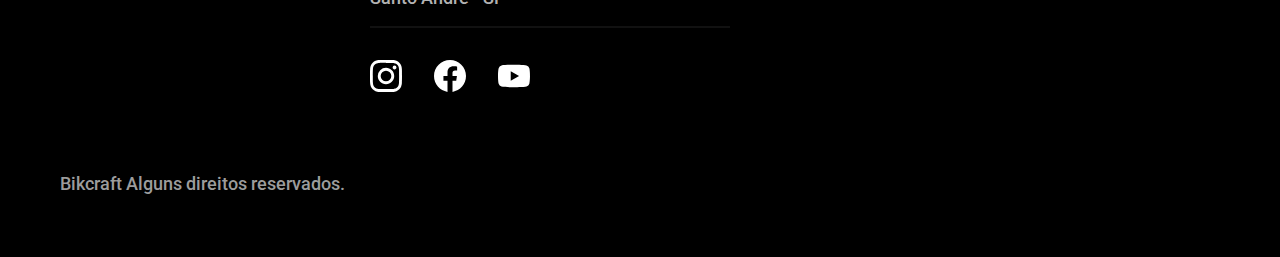
==== commit 31db5889: "JS ProjetoEfeito e URL" ====
--- a/index.html
+++ b/index.html
@@ -223,5 +223,6 @@
         </p>
       </div>
     </footer>
+    <script src="./js/script.js"></script>
   </body>
 </html>
--- a/css/style.css
+++ b/css/style.css
@@ -7,6 +7,7 @@
 
 /* Utilidades */
 @import './utilidades/componentes.css';
+@import './utilidades/formulario.css';
 
 /**** Home ****/
 @import './home/introducao.css';
@@ -14,8 +15,25 @@
 @import './home/parceiros.css';
 @import './home/depoimento.css';
 
-/*** Lista Bicicletas ***/
+/***Bicicletas ***/
 @import './bicicletas/bicicletas-lista.css';
+@import "./bicicletas/bicicletas.css";
+
+/* Bicicleta */
+@import "./bicicleta/bicicleta.css";
+@import "./bicicleta/seguro.css";
 
 /* seguros */
-@import "./seguros/seguros.css";+@import "./seguros/seguros.css";
+@import "./seguros/perguntas.css";
+@import "./seguros/vantagens.css";
+
+/* *** contato *** */
+@import "./contato/contato.css";
+@import "./contato/lojas.css";
+
+/*** Orcamento ****/
+@import "./orcamento/orcamento.css";
+
+/* termos */
+@import "./termos/termos.css";
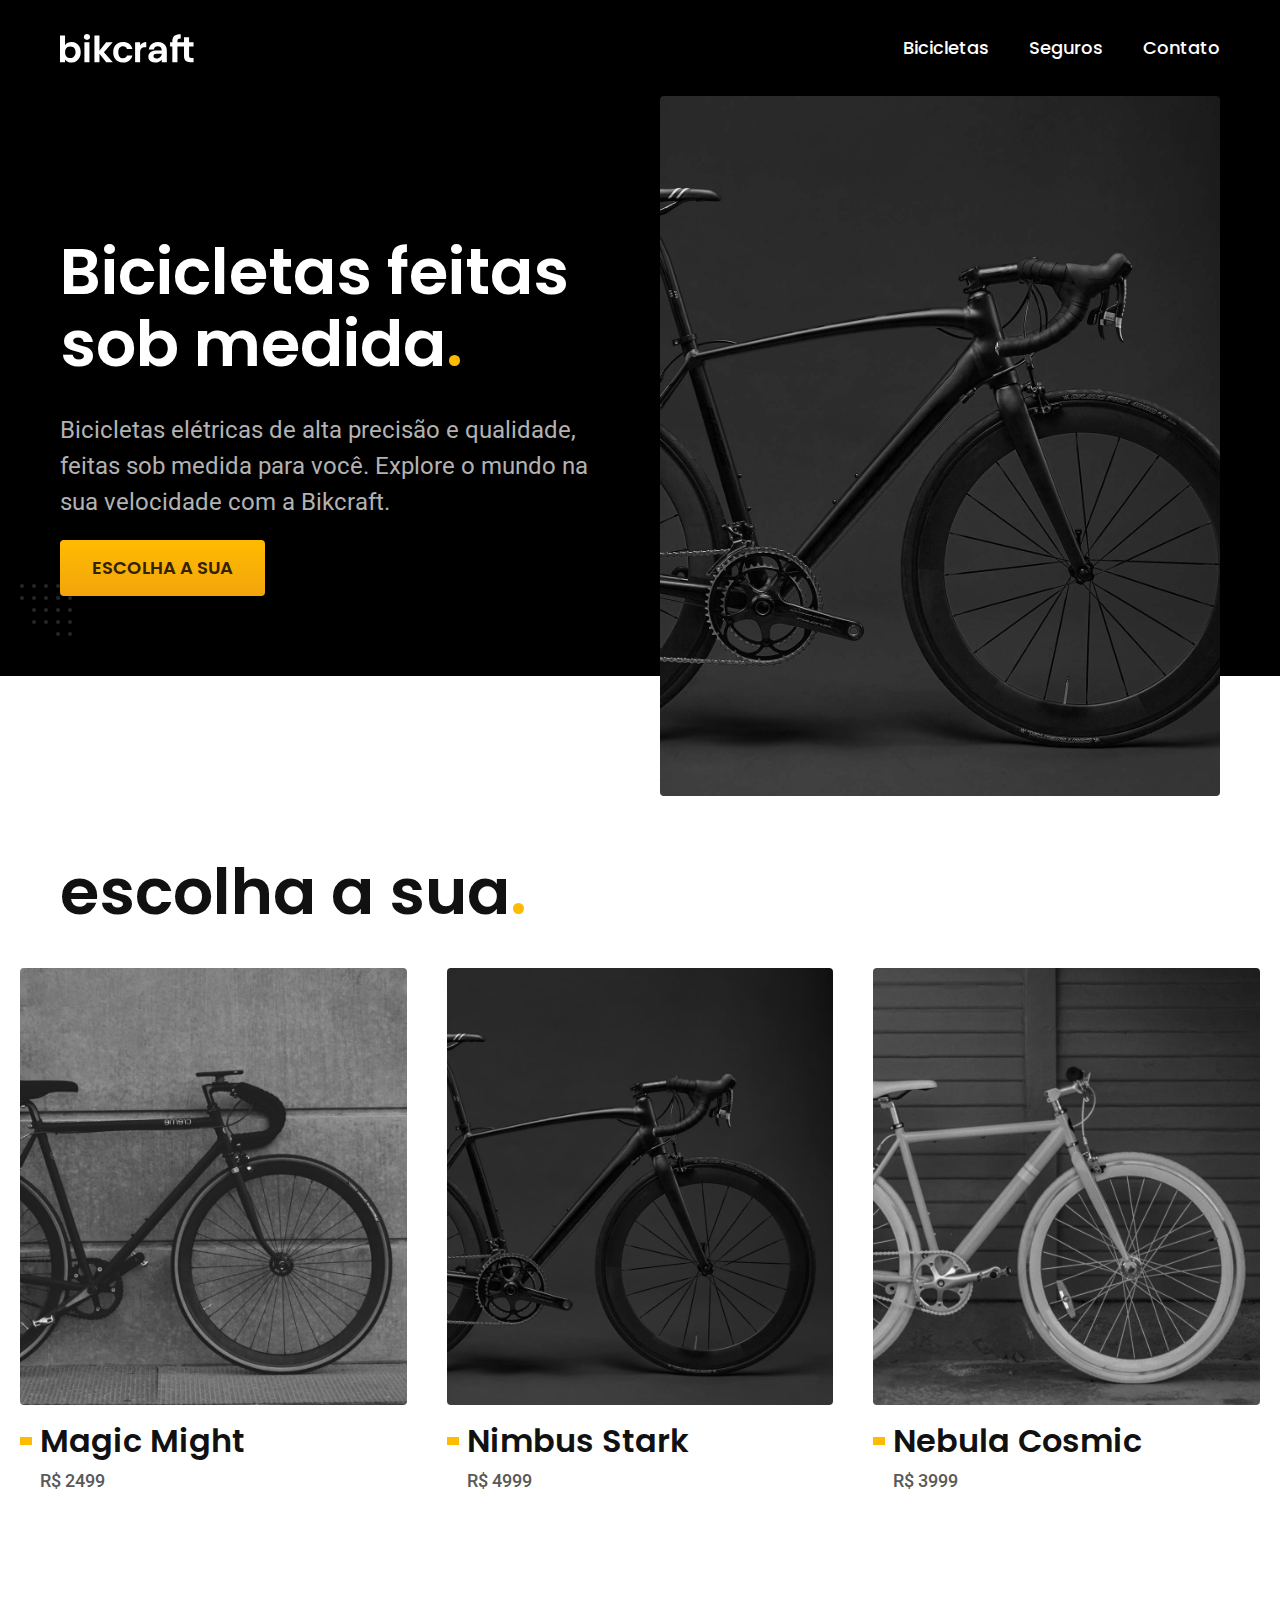
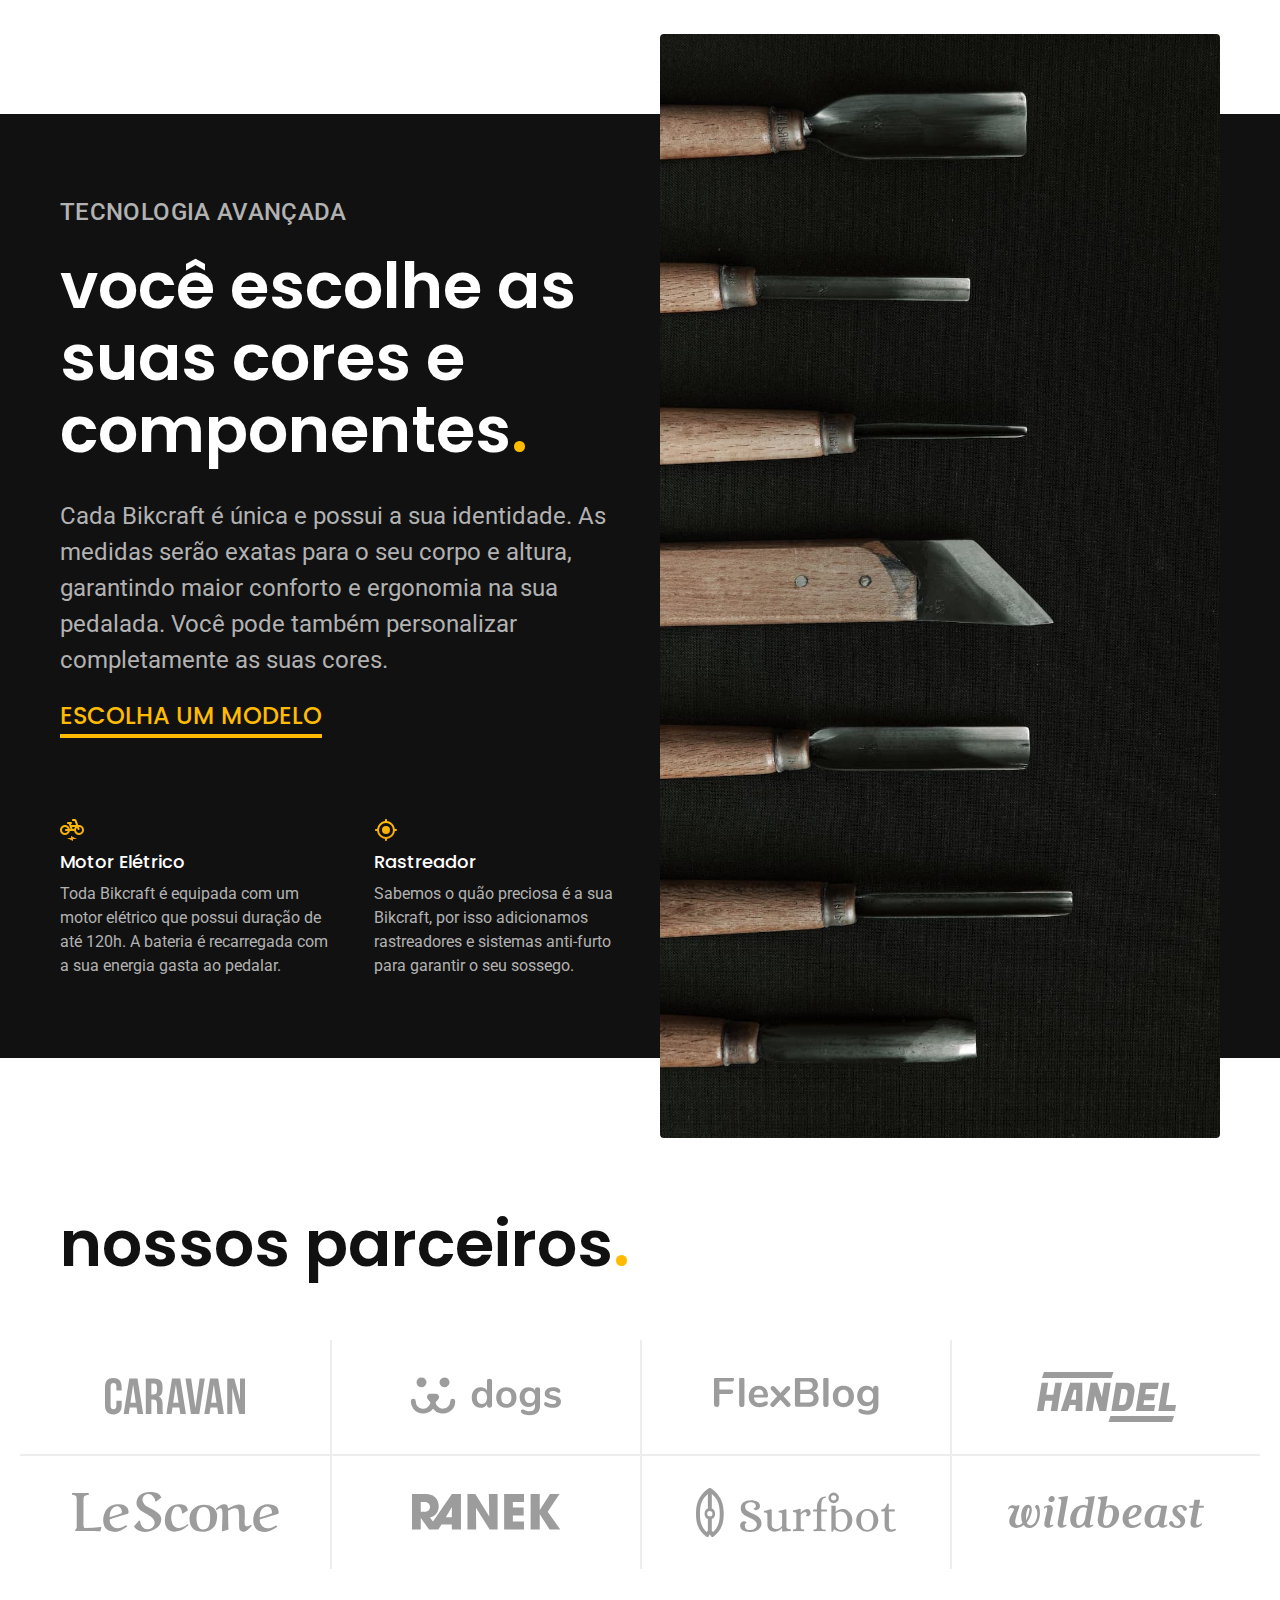
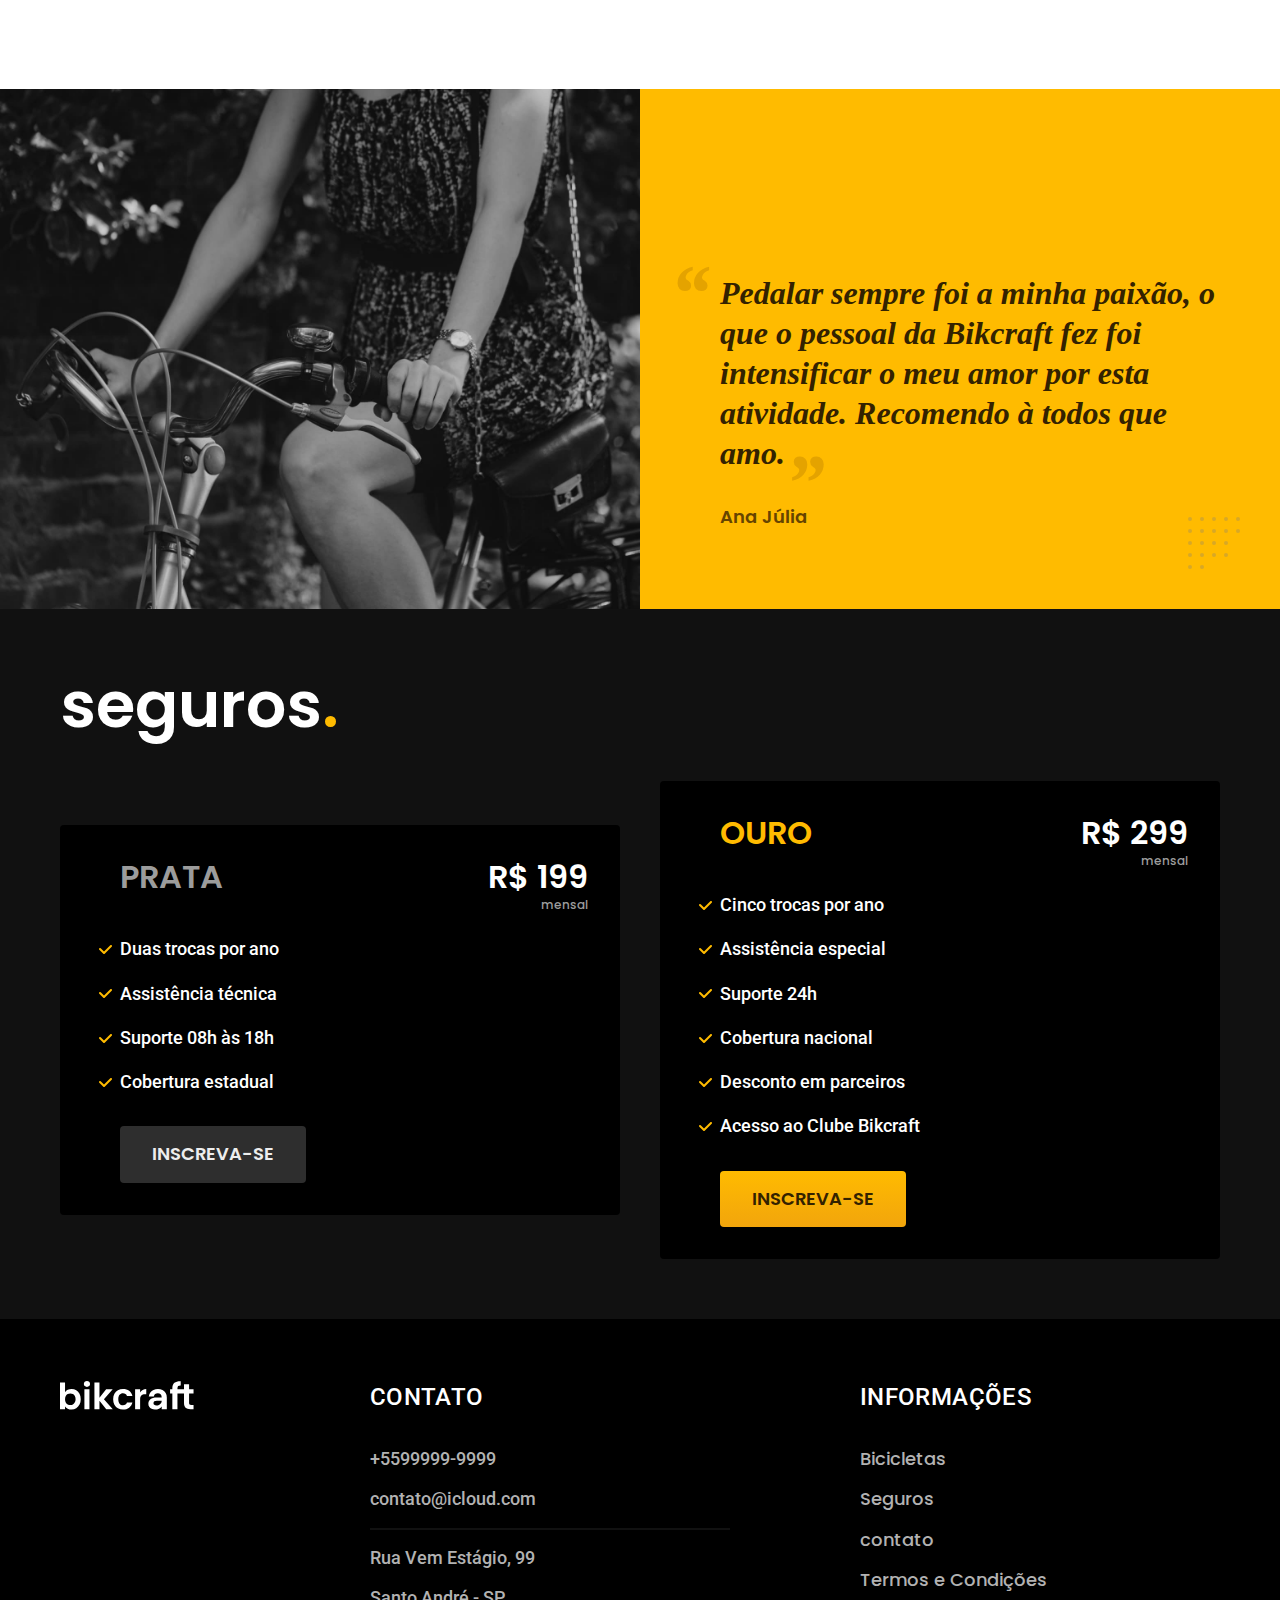
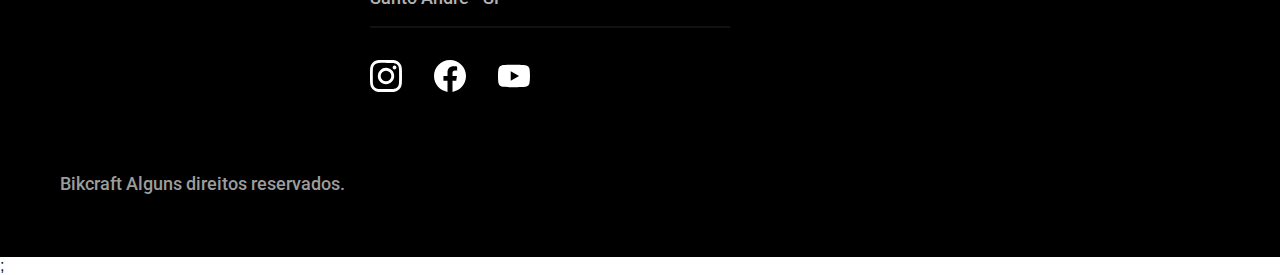
==== commit d48f772e: "JSPlugin" ====
--- a/index.html
+++ b/index.html
@@ -33,22 +33,22 @@
     <main class="introducao-bg">
       <div class="introducao container">
         <div class="introducao-conteudo">
-          <h1 class="font-1-xxl cor-0">
+          <h1 class="font-1-xxl cor-0 fadeInLeft" data-anime="200">
             Bicicletas feitas sob medida<span class="cor-p1">.</span>
           </h1>
           <p class="font-2-l cor-5">
             Bicicletas elétricas de alta precisão e qualidade, feitas sob medida
             para você. Explore o mundo na sua velocidade com a Bikcraft.
           </p>
-          <a class="botao" href="./bicicletas.html">Escolha a sua</a>
+          <a class="botao" href="./bicicletas.html" data-anime="400">Escolha a sua</a>
         </div>
         <div>
-          <img src="./img/fotos/introducao.jpg" alt="Bicicleta elétrica" />
+          <img class="fadeInDown" src="./img/fotos/introducao.jpg" alt="Bicicleta elétrica" data-anime="600"  />
         </div>
       </div>
     </main>
     <article class="bicicletas-lista">
-      <h2 class="container font-1-xxl">
+      <h2 class="container font-1-xxl" data-anime="600">
         escolha a sua<span class="cor-p1">.</span>
       </h2>
       <ul>
@@ -223,6 +223,7 @@
         </p>
       </div>
     </footer>
+    <script src="./js/plugins/simple-anime.js"></script>;
     <script src="./js/script.js"></script>
   </body>
 </html>
--- a/css/style.css
+++ b/css/style.css
@@ -1,6 +1,7 @@
 @import './global/global.css';
 @import './utilidades/tipografia.css';
 @import './utilidades/cores.css';
+@import './utilidades/animacao.css';
 
 @import './global/header.css';
 @import './global/footer.css';
